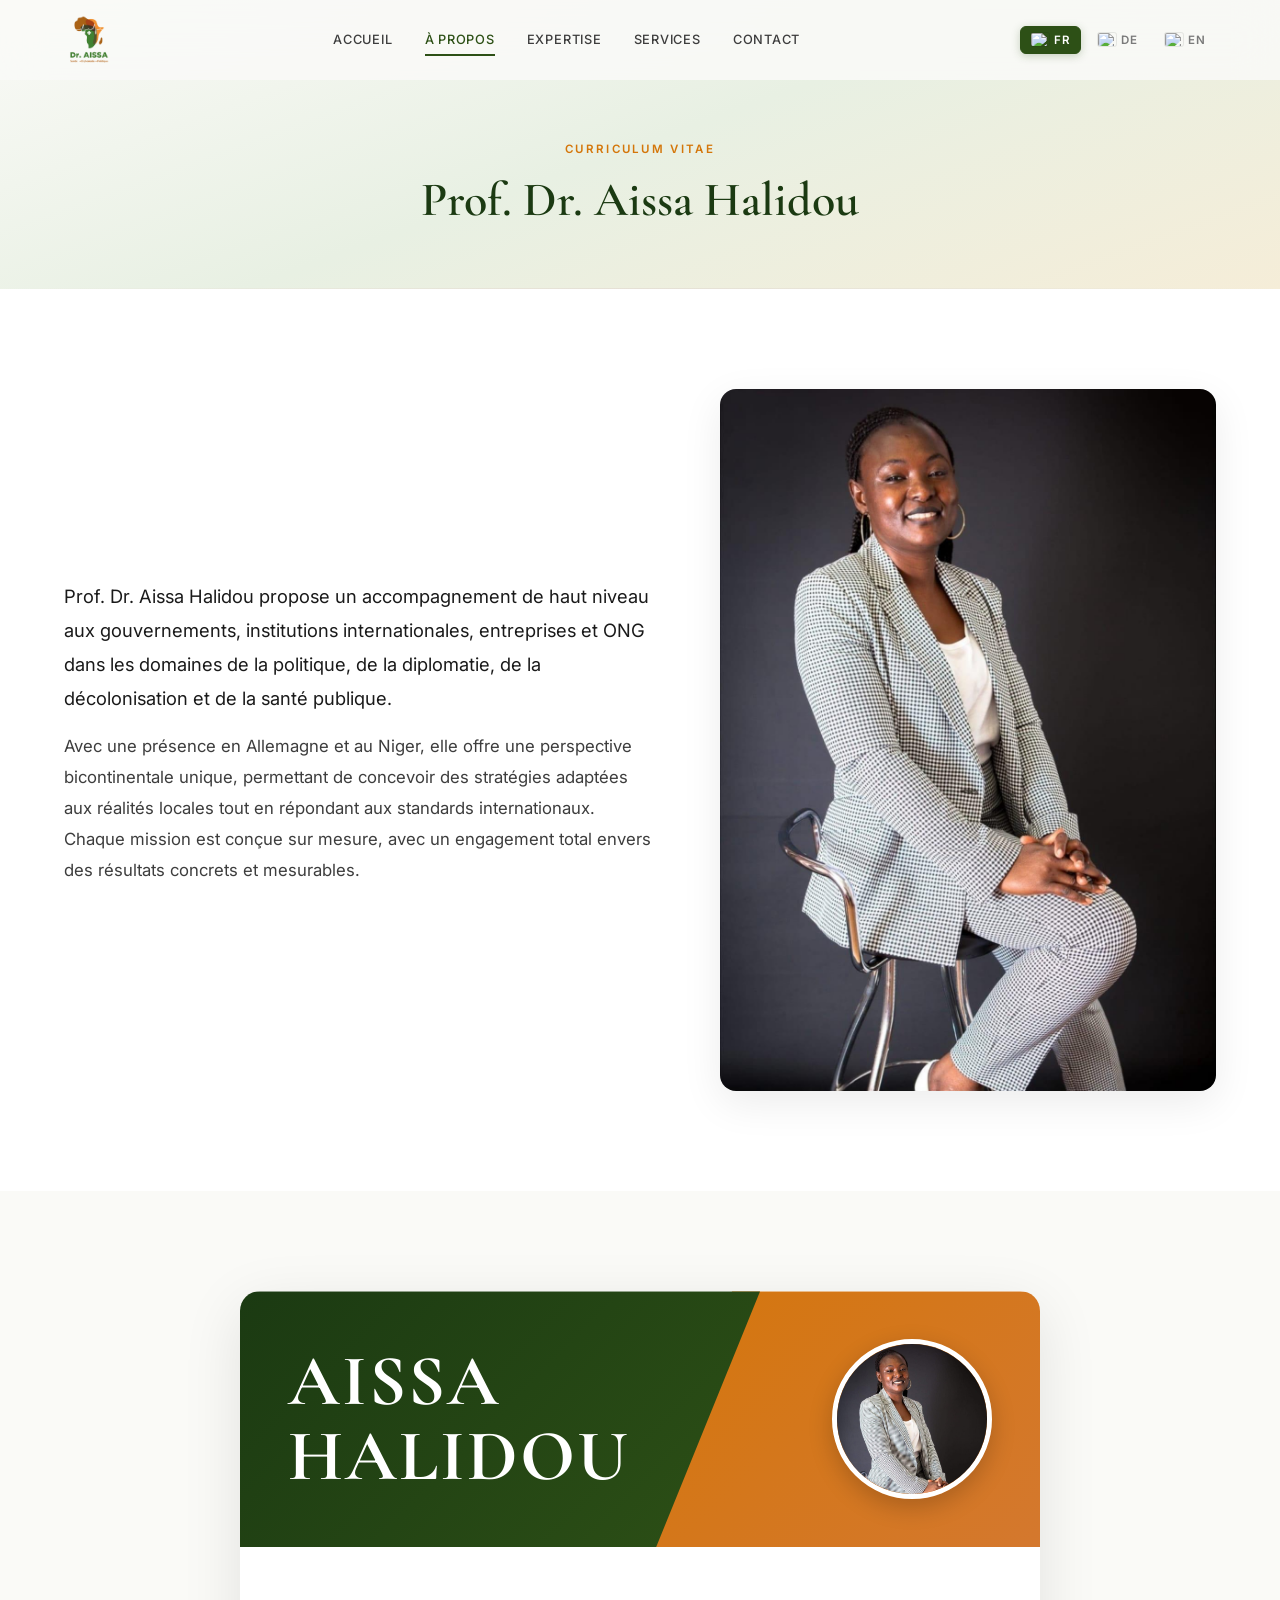
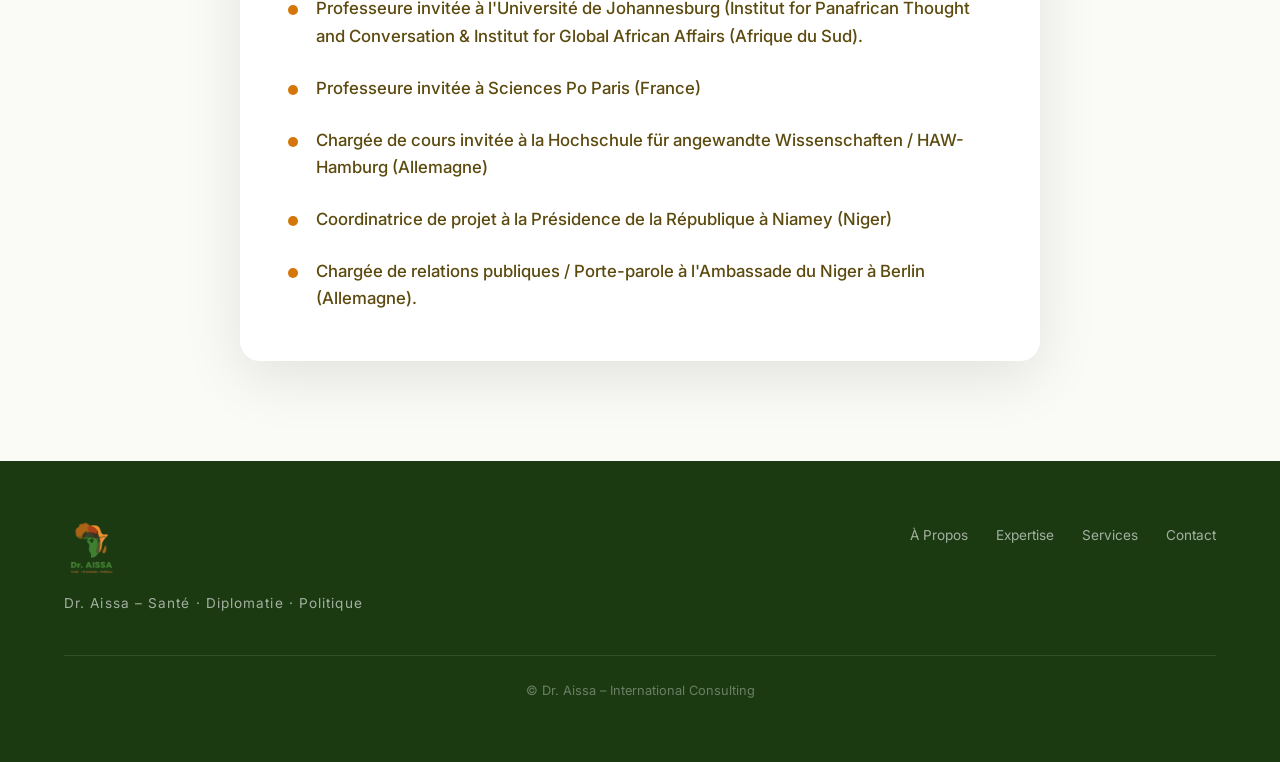
==== about.html @ b7f48ec3 "Update about.html" ====
<!DOCTYPE html>
<html lang="fr">

<head>
    <meta charset="UTF-8" />
    <meta name="viewport" content="width=device-width, initial-scale=1.0" />
    <title>CV – Dr. Aissa</title>
    <meta name="description" content="Curriculum Vitae de Prof. Dr. Aissa Halidou." />
    <link rel="preconnect" href="https://fonts.googleapis.com" />
    <link rel="preconnect" href="https://fonts.gstatic.com" crossorigin />
    <link
        href="https://fonts.googleapis.com/css2?family=Cormorant+Garamond:wght@400;500;600;700&family=Inter:wght@300;400;500;600&display=swap"
        rel="stylesheet" />
    <link rel="stylesheet" href="styles.css" />
</head>

<body>
    <nav class="navbar">
        <div class="nav-inner">
            <a href="index.html" class="nav-logo">
                <img src="images/logo.png" alt="Dr. Aissa Logo" />
            </a>
            <div class="nav-links">
                <a href="index.html">Accueil</a>
                <a href="about.html" class="active">À Propos</a>
                <a href="expertise.html">Expertise</a>
                <a href="services.html">Services</a>
                <a href="contact.html">Contact</a>
            </div>
            <div class="nav-right">
                <div class="lang-switch">
                    <button class="lang-btn active" data-lang="fr">
                        <img src="https://flagcdn.com/w40/fr.png" alt="FR" class="flag-icon" />
                        <span>FR</span>
                    </button>
                    <button class="lang-btn" data-lang="de">
                        <img src="https://flagcdn.com/w40/de.png" alt="DE" class="flag-icon" />
                        <span>DE</span>
                    </button>
                    <button class="lang-btn" data-lang="en">
                        <img src="https://flagcdn.com/w40/gb.png" alt="EN" class="flag-icon" />
                        <span>EN</span>
                    </button>
                </div>
                <button class="hamburger" aria-label="Menu">
                    <span></span><span></span><span></span>
                </button>
            </div>
        </div>
    </nav>

    <header class="page-header">
        <div class="container">
            <div class="section-label" data-fr="Curriculum Vitae" data-de="Lebenslauf" data-en="Curriculum Vitae">
                Curriculum Vitae</div>
            <h1 class="section-title" data-fr="Prof. Dr. Aissa Halidou" data-de="Prof. Dr. Aissa Halidou"
                data-en="Prof. Dr. Aissa Halidou">Prof. Dr. Aissa Halidou</h1>
        </div>
    </header>

    <!-- ===================== PERSONAL INTRO ===================== -->
    <section class="section" style="background: var(--white);">
        <div class="container">
            <div class="services-intro-grid" data-animate>
                <div class="services-intro-text">
                    <div class="lang-content lang-fr active">
                        <p class="lead">Prof. Dr. Aissa Halidou propose un accompagnement de haut niveau aux
                            gouvernements, institutions internationales, entreprises et ONG dans les domaines de la
                            politique, de la diplomatie, de la décolonisation et de la santé publique.</p>
                        <p>Avec une présence en Allemagne et au Niger, elle offre une perspective bicontinentale unique,
                            permettant de concevoir des stratégies adaptées aux réalités locales tout en répondant aux
                            standards internationaux. Chaque mission est conçue sur mesure, avec un engagement total
                            envers des résultats concrets et mesurables.</p>
                    </div>
                    <div class="lang-content lang-de">
                        <p class="lead">Prof. Dr. Aissa Halidou bietet hochrangige Begleitung für Regierungen,
                            internationale Institutionen, Unternehmen und NGOs in den Bereichen Politik, Diplomatie,
                            Dekolonisierung und öffentliche Gesundheit.</p>
                        <p>Mit Standorten in Deutschland und Niger bietet sie eine einzigartige bikontinentale
                            Perspektive, die es ermöglicht, Strategien zu entwickeln, die an lokale Realitäten angepasst
                            sind und gleichzeitig internationalen Standards entsprechen. Jeder Auftrag ist
                            maßgeschneidert, mit vollem Engagement für konkrete und messbare Ergebnisse.</p>
                    </div>
                    <div class="lang-content lang-en">
                        <p class="lead">Prof. Dr. Aissa Halidou provides high-level support to governments,
                            international institutions, corporations and NGOs in the areas of politics, diplomacy,
                            decolonization and public health.</p>
                        <p>With a presence in Germany and Niger, she offers a unique bi-continental perspective,
                            enabling the design of strategies adapted to local realities while meeting international
                            standards. Each mission is tailor-made, with full commitment to concrete and measurable
                            results.</p>
                    </div>
                </div>
                <div class="services-intro-image">
                    <img src="images/dr-aissa-seated.png" alt="Prof. Dr. Aissa Halidou" />
                </div>
            </div>
        </div>
    </section>

    <!-- ===================== CV EMBEDDED ===================== -->
    <section class="section cv-embed-section">
        <div class="container">
            <div class="cv-card" data-animate>

                <!-- CV Header with name + photo -->
                <div class="cv-card-header">
                    <div class="cv-card-name">
                        <span class="cv-first-name">AISSA</span>
                        <span class="cv-last-name">HALIDOU</span>
                    </div>
                    <div class="cv-card-photo">
                        <img src="images/dr-aissa-seated.png" alt="Dr. Aissa Halidou" />
                    </div>
                </div>

                <!-- CV Body with career highlights -->
                <div class="cv-card-body">

                    <div class="lang-content lang-fr active">
                        <ul class="cv-career-list">
                            <li>
                                <span class="cv-bullet"></span>
                                Professeure invitée à l'Université de Johannesburg (Institut for Panafrican Thought and
                                Conversation & Institut for Global African Affairs (Afrique du Sud).
                            </li>
                            <li>
                                <span class="cv-bullet"></span>
                                Professeure invitée à Sciences Po Paris (France)
                            </li>
                            <li>
                                <span class="cv-bullet"></span>
                                Chargée de cours invitée à la Hochschule für angewandte Wissenschaften / HAW-Hamburg
                                (Allemagne)
                            </li>
                            <li>
                                <span class="cv-bullet"></span>
                                Coordinatrice de projet à la Présidence de la République à Niamey (Niger)
                            </li>
                            <li>
                                <span class="cv-bullet"></span>
                                Chargée de relations publiques / Porte-parole à l'Ambassade du Niger à Berlin
                                (Allemagne).
                            </li>
                        </ul>
                    </div>

                    <div class="lang-content lang-de">
                        <ul class="cv-career-list">
                            <li>
                                <span class="cv-bullet"></span>
                                Gastprofessorin an der University of Johannesburg (Institut for Panafrican Thought and
                                Conversation & Institut for Global African Affairs (Südafrika).
                            </li>
                            <li>
                                <span class="cv-bullet"></span>
                                Gastprofessorin an der Sciences Po Paris (Frankreich)
                            </li>
                            <li>
                                <span class="cv-bullet"></span>
                                Gastdozentin an der Hochschule für angewandte Wissenschaften / HAW-Hamburg (Deutschland)
                            </li>
                            <li>
                                <span class="cv-bullet"></span>
                                Projektkoordinatorin am Presidialamt in Niamey (Niger)
                            </li>
                            <li>
                                <span class="cv-bullet"></span>
                                PR/Referentin für Öffentlichkeitsarbeit / Botschaftsprecherin bei der nigrischen
                                Botschaft in Berlin (Deutschland).
                            </li>
                        </ul>
                    </div>

                    <div class="lang-content lang-en">
                        <ul class="cv-career-list">
                            <li>
                                <span class="cv-bullet"></span>
                                Visiting Professor at the University of Johannesburg (Institute for Panafrican Thought
                                and Conversation & Institute for Global African Affairs (South Africa).
                            </li>
                            <li>
                                <span class="cv-bullet"></span>
                                Visiting Professor at Sciences Po Paris (France)
                            </li>
                            <li>
                                <span class="cv-bullet"></span>
                                Guest Lecturer at the University of Applied Sciences / HAW-Hamburg (Germany)
                            </li>
                            <li>
                                <span class="cv-bullet"></span>
                                Project Coordinator at the Presidential Office in Niamey (Niger)
                            </li>
                            <li>
                                <span class="cv-bullet"></span>
                                PR Officer / Spokesperson at the Embassy of Niger in Berlin (Germany).
                            </li>
                        </ul>
                    </div>

                </div>
            </div>
        </div>
    </section>

    <footer class="footer">
        <div class="container">
            <div class="footer-grid">
                <div class="footer-brand">
                    <img src="images/logo.png" alt="Dr. Aissa Logo" class="footer-logo" />
                    <p class="footer-tagline">Dr. Aissa – Santé · Diplomatie · Politique</p>
                </div>
                <div class="footer-nav">
                    <ul class="footer-links">
                        <li><a href="about.html">À Propos</a></li>
                        <li><a href="expertise.html">Expertise</a></li>
                        <li><a href="services.html">Services</a></li>
                        <li><a href="contact.html">Contact</a></li>
                    </ul>
                </div>
            </div>
            <div class="footer-bottom">
                <p class="footer-copy">&copy; Dr. Aissa – International Consulting</p>
            </div>
        </div>
    </footer>

    <script src="script.js"></script>
</body>

</html>
---- styles.css ----
/* ============================================
   DR. AISSA — Global Design System
   Colors: Green · Brown · Orange · White
   ============================================ */

/* ---------- CSS Custom Properties ---------- */
:root {
    /* Brand Colors */
    --green-deep: #1B3A12;
    --green-primary: #2D5016;
    --green-light: #4A7A2E;
    --green-pale: #E8F0E3;
    --brown-dark: #5C4A0E;
    --brown-primary: #8B6914;
    --brown-light: #B8922E;
    --brown-pale: #F5EDD8;
    --orange-primary: #D4760A;
    --orange-light: #E8952E;
    --orange-pale: #FDF0E0;
    --white: #FFFFFF;
    --off-white: #FAFAF7;
    --cream: #F7F5F0;
    --text-dark: #1A1A1A;
    --text-body: #3D3D3D;
    --text-muted: #7A7A7A;
    --border-light: #E5E0D5;

    /* Typography */
    --font-heading: 'Cormorant Garamond', Georgia, 'Times New Roman', serif;
    --font-body: 'Inter', -apple-system, BlinkMacSystemFont, 'Segoe UI', sans-serif;

    /* Sizing */
    --nav-height: 80px;
    --section-padding: 100px;
    --container-max: 1200px;

    /* Transitions */
    --ease-smooth: cubic-bezier(0.25, 0.46, 0.45, 0.94);
    --ease-bounce: cubic-bezier(0.34, 1.56, 0.64, 1);
}

/* ---------- Reset & Base ---------- */
*,
*::before,
*::after {
    margin: 0;
    padding: 0;
    box-sizing: border-box;
}

html {
    scroll-behavior: smooth;
    font-size: 16px;
    -webkit-font-smoothing: antialiased;
    -moz-osx-font-smoothing: grayscale;
}

body {
    font-family: var(--font-body);
    color: var(--text-body);
    background-color: var(--off-white);
    line-height: 1.7;
    overflow-x: hidden;
}

a {
    color: inherit;
    text-decoration: none;
    transition: color 0.3s var(--ease-smooth);
}

img {
    max-width: 100%;
    height: auto;
    display: block;
}

ul {
    list-style: none;
}

.container {
    max-width: var(--container-max);
    margin: 0 auto;
    padding: 0 24px;
}

/* ---------- Language Content System ---------- */
.lang-content {
    display: none;
}

.lang-content.active {
    display: block;
}

/* ---------- Scroll Animations ---------- */
[data-animate] {
    opacity: 0;
    transform: translateY(40px);
    transition: opacity 0.8s var(--ease-smooth), transform 0.8s var(--ease-smooth);
}

[data-animate].in-view {
    opacity: 1;
    transform: translateY(0);
}

/* ============================================
   NAVIGATION
   ============================================ */
.navbar {
    position: fixed;
    top: 0;
    left: 0;
    right: 0;
    height: var(--nav-height);
    z-index: 1000;
    background: rgba(250, 250, 247, 0.88);
    backdrop-filter: blur(20px);
    -webkit-backdrop-filter: blur(20px);
    border-bottom: 1px solid transparent;
    transition: all 0.4s var(--ease-smooth);
}

.navbar.scrolled {
    background: rgba(250, 250, 247, 0.96);
    border-bottom-color: var(--border-light);
    box-shadow: 0 2px 24px rgba(0, 0, 0, 0.04);
}

.nav-inner {
    max-width: var(--container-max);
    margin: 0 auto;
    padding: 0 24px;
    height: 100%;
    display: flex;
    align-items: center;
    justify-content: space-between;
}

.nav-logo img {
    height: 50px;
    width: auto;
}

.nav-links {
    display: flex;
    gap: 32px;
}

.nav-links a {
    font-family: var(--font-body);
    font-size: 0.8rem;
    font-weight: 500;
    letter-spacing: 0.06em;
    text-transform: uppercase;
    color: var(--text-body);
    position: relative;
    padding: 4px 0;
    transition: color 0.3s var(--ease-smooth);
}

.nav-links a::after {
    content: '';
    position: absolute;
    bottom: -2px;
    left: 0;
    width: 0;
    height: 2px;
    background: var(--green-primary);
    transition: width 0.3s var(--ease-smooth);
}

.nav-links a:hover::after,
.nav-links a.active::after {
    width: 100%;
}

.nav-links a:hover,
.nav-links a.active {
    color: var(--green-primary);
}

.nav-right {
    display: flex;
    align-items: center;
    gap: 16px;
}

/* Language Switcher with Flags */
.lang-switch {
    display: flex;
    gap: 6px;
    align-items: center;
}

.lang-btn {
    display: flex;
    align-items: center;
    gap: 5px;
    font-family: var(--font-body);
    font-size: 0.72rem;
    font-weight: 600;
    letter-spacing: 0.04em;
    padding: 6px 10px;
    border: 1px solid transparent;
    border-radius: 6px;
    cursor: pointer;
    background: transparent;
    color: var(--text-muted);
    transition: all 0.3s var(--ease-smooth);
}

.lang-btn:hover {
    color: var(--text-dark);
    background: var(--cream);
}

.lang-btn.active {
    background: var(--green-primary);
    color: var(--white);
    border-color: var(--green-primary);
    box-shadow: 0 2px 8px rgba(45, 80, 22, 0.25);
}

.lang-btn .flag-icon {
    width: 18px;
    height: 13px;
    border-radius: 2px;
    object-fit: cover;
    box-shadow: 0 0 0 1px rgba(0, 0, 0, 0.08);
}

/* Hamburger */
.hamburger {
    display: none;
    flex-direction: column;
    gap: 5px;
    background: none;
    border: none;
    cursor: pointer;
    padding: 4px;
    z-index: 1001;
}

.hamburger span {
    display: block;
    width: 24px;
    height: 2px;
    background: var(--text-dark);
    border-radius: 2px;
    transition: all 0.3s var(--ease-smooth);
}

.hamburger.open span:nth-child(1) {
    transform: rotate(45deg) translate(5px, 5px);
}

.hamburger.open span:nth-child(2) {
    opacity: 0;
}

.hamburger.open span:nth-child(3) {
    transform: rotate(-45deg) translate(5px, -5px);
}

/* ============================================
   PAGE HEADER (inner pages)
   ============================================ */
.page-header {
    padding: 140px 0 60px;
    background: linear-gradient(160deg, var(--off-white) 0%, var(--green-pale) 50%, var(--brown-pale) 100%);
    text-align: center;
    position: relative;
    overflow: hidden;
}

.page-header::after {
    content: '';
    position: absolute;
    bottom: 0;
    left: 0;
    right: 0;
    height: 1px;
    background: linear-gradient(90deg, transparent, var(--border-light), transparent);
}

.page-header .section-label {
    margin-bottom: 12px;
}

.page-header .section-title {
    margin-bottom: 0;
}

/* ============================================
   HERO SECTION (Home)
   ============================================ */
.hero {
    position: relative;
    min-height: 100vh;
    display: flex;
    align-items: center;
    justify-content: center;
    text-align: center;
    padding: var(--nav-height) 24px 60px;
    overflow: hidden;
    background: linear-gradient(160deg, var(--off-white) 0%, var(--green-pale) 40%, var(--brown-pale) 70%, var(--orange-pale) 100%);
}

.hero-bg-decoration {
    position: absolute;
    top: 0;
    left: 0;
    right: 0;
    bottom: 0;
    display: flex;
    align-items: center;
    justify-content: center;
    pointer-events: none;
}

.hero-africa-map {
    width: 60%;
    max-width: 600px;
    opacity: 0.08;
    animation: floatSlow 20s ease-in-out infinite;
}

@keyframes floatSlow {

    0%,
    100% {
        transform: translateY(0) scale(1);
    }

    50% {
        transform: translateY(-20px) scale(1.02);
    }
}

.hero-content {
    position: relative;
    z-index: 2;
}

.hero-logo-wrap {
    margin-bottom: 24px;
}

.hero-logo {
    max-width: 220px;
    margin: 0 auto;
    filter: drop-shadow(0 4px 20px rgba(0, 0, 0, 0.08));
    animation: fadeInScale 1.2s var(--ease-bounce) forwards;
    opacity: 0;
}

@keyframes fadeInScale {
    from {
        opacity: 0;
        transform: scale(0.85) translateY(20px);
    }

    to {
        opacity: 1;
        transform: scale(1) translateY(0);
    }
}

.hero-tagline {
    font-family: var(--font-body);
    font-size: 0.85rem;
    font-weight: 500;
    letter-spacing: 0.25em;
    text-transform: uppercase;
    color: var(--brown-primary);
    margin-bottom: 20px;
    opacity: 0;
    animation: fadeUp 0.8s var(--ease-smooth) 0.4s forwards;
}

.hero-headline {
    font-family: var(--font-heading);
    font-size: clamp(2.5rem, 6vw, 4rem);
    font-weight: 600;
    color: var(--green-deep);
    line-height: 1.1;
    margin-bottom: 16px;
    opacity: 0;
    animation: fadeUp 0.8s var(--ease-smooth) 0.6s forwards;
}

.hero-subheadline {
    font-family: var(--font-body);
    font-size: clamp(1rem, 2vw, 1.15rem);
    font-weight: 300;
    color: var(--text-muted);
    letter-spacing: 0.03em;
    margin-bottom: 40px;
    opacity: 0;
    animation: fadeUp 0.8s var(--ease-smooth) 0.8s forwards;
}

@keyframes fadeUp {
    from {
        opacity: 0;
        transform: translateY(24px);
    }

    to {
        opacity: 1;
        transform: translateY(0);
    }
}

.hero-actions {
    display: flex;
    gap: 16px;
    justify-content: center;
    flex-wrap: wrap;
    opacity: 0;
    animation: fadeUp 0.8s var(--ease-smooth) 1s forwards;
}

/* Primary Button */
.btn-primary {
    display: inline-block;
    font-family: var(--font-body);
    font-size: 0.82rem;
    font-weight: 600;
    letter-spacing: 0.1em;
    text-transform: uppercase;
    padding: 15px 36px;
    background: var(--green-primary);
    color: var(--white);
    border: 2px solid var(--green-primary);
    border-radius: 50px;
    cursor: pointer;
    position: relative;
    overflow: hidden;
    transition: all 0.4s var(--ease-smooth);
    box-shadow: 0 4px 16px rgba(45, 80, 22, 0.2);
}

.btn-primary:hover {
    background: var(--green-deep);
    border-color: var(--green-deep);
    transform: translateY(-2px);
    box-shadow: 0 8px 24px rgba(45, 80, 22, 0.3);
}

/* Secondary Button (outline) */
.btn-secondary {
    display: inline-block;
    font-family: var(--font-body);
    font-size: 0.82rem;
    font-weight: 600;
    letter-spacing: 0.1em;
    text-transform: uppercase;
    padding: 15px 36px;
    background: transparent;
    color: var(--green-primary);
    border: 2px solid var(--green-primary);
    border-radius: 50px;
    cursor: pointer;
    transition: all 0.4s var(--ease-smooth);
}

.btn-secondary:hover {
    background: var(--green-primary);
    color: var(--white);
    transform: translateY(-2px);
    box-shadow: 0 8px 24px rgba(45, 80, 22, 0.25);
}

/* Scroll Indicator */
.scroll-indicator {
    position: absolute;
    bottom: 32px;
    left: 50%;
    transform: translateX(-50%);
}

.scroll-line {
    width: 1px;
    height: 48px;
    background: linear-gradient(to bottom, var(--brown-light), transparent);
    animation: scrollPulse 2s ease-in-out infinite;
}

@keyframes scrollPulse {

    0%,
    100% {
        opacity: 0.3;
        transform: scaleY(0.6);
    }

    50% {
        opacity: 1;
        transform: scaleY(1);
    }
}

/* ============================================
   SECTION SHARED STYLES
   ============================================ */
.section {
    padding: var(--section-padding) 0;
    position: relative;
}

.section-label {
    font-family: var(--font-body);
    font-size: 0.72rem;
    font-weight: 600;
    letter-spacing: 0.2em;
    text-transform: uppercase;
    color: var(--orange-primary);
    margin-bottom: 16px;
}

.section-title {
    font-family: var(--font-heading);
    font-size: clamp(2rem, 4vw, 3rem);
    font-weight: 600;
    color: var(--green-deep);
    line-height: 1.2;
    margin-bottom: 32px;
}

.section-title.centered {
    text-align: center;
}

/* ============================================
   CV / ABOUT SECTION (Homepage)
   ============================================ */
.cv-section {
    background: var(--white);
}

.cv-grid {
    display: grid;
    grid-template-columns: 1fr 1.5fr;
    gap: 80px;
    align-items: start;
}

.cv-visual {
    position: relative;
    display: flex;
    align-items: center;
    justify-content: center;
}

.cv-decorative-circle {
    position: absolute;
    width: 300px;
    height: 300px;
    border-radius: 50%;
    background: linear-gradient(135deg, var(--green-pale) 0%, var(--brown-pale) 100%);
    opacity: 0.5;
}

.cv-logo-large {
    position: relative;
    z-index: 1;
    max-width: 280px;
    filter: drop-shadow(0 10px 30px rgba(0, 0, 0, 0.08));
}

.cv-text p {
    font-size: 1.05rem;
    line-height: 1.85;
    color: var(--text-body);
    margin-bottom: 16px;
}

.cv-text p.lead {
    font-size: 1.15rem;
    font-weight: 400;
    color: var(--text-dark);
}

.cv-highlights {
    margin-top: 32px;
    display: grid;
    grid-template-columns: 1fr 1fr;
    gap: 20px;
}

.cv-highlight-item {
    padding: 20px 24px;
    background: var(--cream);
    border-radius: 12px;
    border-left: 3px solid var(--green-primary);
}

.cv-highlight-item h4 {
    font-family: var(--font-heading);
    font-size: 1.1rem;
    font-weight: 600;
    color: var(--green-deep);
    margin-bottom: 6px;
}

.cv-highlight-item p {
    font-size: 0.875rem;
    color: var(--text-muted);
    margin-bottom: 0;
}

/* ============================================
   ABOUT PAGE
   ============================================ */
.about-content {
    background: var(--white);
}

.academic-grid {
    display: grid;
    grid-template-columns: 1fr 1fr;
    gap: 80px;
    align-items: center;
}

.academic-text p {
    font-size: 1.05rem;
    line-height: 1.85;
    color: var(--text-body);
    margin-bottom: 16px;
}

.academic-text p.lead {
    font-size: 1.15rem;
    font-weight: 400;
    color: var(--text-dark);
}

.academic-visual {
    display: flex;
    align-items: center;
    justify-content: center;
}

.institutional-logo-large {
    max-width: 300px;
    opacity: 0.85;
    filter: drop-shadow(0 10px 30px rgba(0, 0, 0, 0.06));
}

/* ============================================
   EXPERTISE CARDS
   ============================================ */
.expertise-section {
    background: var(--off-white);
}

.institutional-grid {
    display: grid;
    grid-template-columns: repeat(3, 1fr);
    gap: 30px;
    margin-top: 48px;
}

.inst-card {
    background: var(--white);
    border-radius: 16px;
    padding: 40px 32px;
    border: 1px solid var(--border-light);
    transition: all 0.4s var(--ease-smooth);
    position: relative;
    overflow: hidden;
}

.inst-card::before {
    content: '';
    position: absolute;
    top: 0;
    left: 0;
    width: 100%;
    height: 4px;
    background: linear-gradient(90deg, var(--green-primary), var(--orange-primary));
    transform: scaleX(0);
    transform-origin: left;
    transition: transform 0.5s var(--ease-smooth);
}

.inst-card:hover {
    transform: translateY(-4px);
    box-shadow: 0 16px 48px rgba(0, 0, 0, 0.06);
    border-color: transparent;
}

.inst-card:hover::before {
    transform: scaleX(1);
}

.inst-card-icon {
    width: 48px;
    height: 48px;
    margin-bottom: 24px;
    color: var(--green-primary);
}

.inst-card-title {
    font-family: var(--font-heading);
    font-size: 1.5rem;
    font-weight: 600;
    color: var(--green-deep);
    margin-bottom: 20px;
}

.inst-card-list {
    display: flex;
    flex-direction: column;
    gap: 12px;
}

.inst-card-list li {
    position: relative;
    padding-left: 18px;
    font-size: 0.9rem;
    color: var(--text-body);
    line-height: 1.6;
}

.inst-card-list li::before {
    content: '';
    position: absolute;
    left: 0;
    top: 9px;
    width: 6px;
    height: 6px;
    border-radius: 50%;
    background: var(--orange-primary);
}

/* ============================================
   SERVICES SECTION
   ============================================ */
.services-section {
    background: var(--green-deep);
    color: var(--white);
    position: relative;
    overflow: hidden;
}

.services-section::before {
    content: '';
    position: absolute;
    top: -50%;
    right: -20%;
    width: 600px;
    height: 600px;
    border-radius: 50%;
    background: radial-gradient(circle, rgba(212, 118, 10, 0.08) 0%, transparent 70%);
    pointer-events: none;
}

.services-section .section-label {
    color: var(--orange-light);
}

.services-section .section-title {
    color: var(--white);
}

.service-strip {
    display: flex;
    align-items: flex-start;
    gap: 32px;
    padding: 40px 0;
    border-bottom: 1px solid rgba(255, 255, 255, 0.1);
    transition: all 0.4s var(--ease-smooth);
}

.service-strip:last-child {
    border-bottom: none;
}

.service-strip:hover {
    padding-left: 16px;
}

.service-number {
    font-family: var(--font-heading);
    font-size: 3rem;
    font-weight: 700;
    color: rgba(255, 255, 255, 0.12);
    line-height: 1;
    min-width: 80px;
    transition: color 0.4s var(--ease-smooth);
}

.service-strip:hover .service-number {
    color: var(--orange-primary);
}

.service-content h3 {
    font-family: var(--font-heading);
    font-size: 1.35rem;
    font-weight: 500;
    line-height: 1.5;
    color: rgba(255, 255, 255, 0.9);
    margin-bottom: 8px;
}

.service-content p {
    font-size: 0.9rem;
    color: rgba(255, 255, 255, 0.5);
    line-height: 1.6;
}

.service-strip:hover .service-content h3 {
    color: var(--white);
}

/* ============================================
   CONTACT SECTION
   ============================================ */
.contact-section {
    background: var(--white);
}

.contact-layout {
    display: grid;
    grid-template-columns: 1fr 1.2fr;
    gap: 80px;
    align-items: start;
}

.contact-details {
    display: flex;
    flex-direction: column;
    gap: 24px;
    margin-top: 8px;
}

.contact-detail-item {
    display: flex;
    align-items: flex-start;
    gap: 14px;
}

.contact-icon {
    width: 22px;
    height: 22px;
    flex-shrink: 0;
    color: var(--green-primary);
    margin-top: 2px;
}

.contact-detail-item div {
    font-size: 0.925rem;
    line-height: 1.7;
    color: var(--text-body);
}

.contact-detail-item a {
    color: var(--green-primary);
    font-weight: 500;
}

.contact-detail-item a:hover {
    color: var(--orange-primary);
}

.contact-institutional-info {
    text-align: center;
    padding: 48px 0 0;
    margin-top: 48px;
    border-top: 1px solid var(--border-light);
    color: var(--text-muted);
    font-size: 0.9rem;
    line-height: 1.8;
}

/* Contact Form */
.contact-form-wrap {
    background: var(--cream);
    border-radius: 20px;
    padding: 48px;
}

.contact-form {
    display: flex;
    flex-direction: column;
    gap: 22px;
}

.form-grid {
    display: grid;
    grid-template-columns: 1fr 1fr;
    gap: 22px;
}

.form-group {
    display: flex;
    flex-direction: column;
    gap: 8px;
}

.form-group-full {
    grid-column: span 2;
}

.form-group label {
    font-size: 0.8rem;
    font-weight: 600;
    letter-spacing: 0.05em;
    text-transform: uppercase;
    color: var(--text-muted);
}

.form-group input,
.form-group select,
.form-group textarea {
    font-family: var(--font-body);
    font-size: 1rem;
    padding: 14px 18px;
    border: 1px solid var(--border-light);
    border-radius: 10px;
    background: var(--white);
    color: var(--text-dark);
    transition: all 0.3s var(--ease-smooth);
    outline: none;
}

.form-group input:focus,
.form-group select:focus,
.form-group textarea:focus {
    border-color: var(--green-primary);
    box-shadow: 0 0 0 3px rgba(45, 80, 22, 0.1);
}

.form-group textarea {
    resize: vertical;
    min-height: 120px;
}

.contact-form .btn-primary {
    align-self: flex-start;
    margin-top: 8px;
}

/* ============================================
   FOOTER
   ============================================ */
.footer {
    background: var(--green-deep);
    padding: 60px 0;
}

.footer-grid {
    display: flex;
    justify-content: space-between;
    align-items: flex-start;
    margin-bottom: 40px;
}

.footer-logo {
    height: 55px;
    width: auto;
    margin-bottom: 16px;
}

.footer-tagline {
    font-family: var(--font-body);
    font-size: 0.85rem;
    color: rgba(255, 255, 255, 0.6);
    letter-spacing: 0.08em;
}

.footer-links {
    display: flex;
    gap: 28px;
}

.footer-links a {
    font-size: 0.85rem;
    color: rgba(255, 255, 255, 0.6);
    transition: color 0.3s;
}

.footer-links a:hover {
    color: var(--white);
}

.footer-bottom {
    border-top: 1px solid rgba(255, 255, 255, 0.1);
    padding-top: 24px;
    text-align: center;
}

.footer-copy {
    font-size: 0.8rem;
    color: rgba(255, 255, 255, 0.35);
}

/* ============================================
   CONTACT COUNTRY BLOCKS
   ============================================ */
.contact-country-block {
    padding: 24px;
    background: var(--off-white);
    border-radius: 16px;
    border: 1px solid var(--border-light);
}

.country-header {
    display: flex;
    align-items: center;
    gap: 12px;
    margin-bottom: 20px;
    padding-bottom: 16px;
    border-bottom: 1px solid var(--border-light);
}

.country-flag {
    width: 28px;
    height: 20px;
    border-radius: 3px;
    object-fit: cover;
    box-shadow: 0 1px 3px rgba(0, 0, 0, 0.12);
}

.country-header h3 {
    font-family: var(--font-heading);
    font-size: 1.25rem;
    font-weight: 600;
    color: var(--green-deep);
}

/* ============================================
   CV EMBEDDED CARD (About Page)
   ============================================ */
.cv-embed-section {
    background: var(--off-white);
}

.cv-card {
    max-width: 800px;
    margin: 0 auto;
    border-radius: 20px;
    overflow: hidden;
    box-shadow: 0 16px 60px rgba(0, 0, 0, 0.1);
    background: var(--white);
}

/* --- CV Header: Green/Orange diagonal background + name + photo --- */
.cv-card-header {
    position: relative;
    display: flex;
    align-items: center;
    justify-content: space-between;
    padding: 48px 48px 48px 48px;
    min-height: 220px;
    overflow: hidden;
}

.cv-card-header::before {
    content: '';
    position: absolute;
    top: 0;
    left: 0;
    width: 65%;
    height: 100%;
    background: linear-gradient(135deg, var(--green-deep) 0%, var(--green-primary) 100%);
    clip-path: polygon(0 0, 100% 0, 80% 100%, 0 100%);
    z-index: 1;
}

.cv-card-header::after {
    content: '';
    position: absolute;
    top: 0;
    right: 0;
    width: 55%;
    height: 100%;
    background: linear-gradient(135deg, var(--orange-primary) 0%, #d4782e 100%);
    clip-path: polygon(30% 0, 100% 0, 100% 100%, 10% 100%);
    z-index: 0;
}

.cv-card-name {
    position: relative;
    z-index: 2;
    display: flex;
    flex-direction: column;
    gap: 0;
}

.cv-first-name,
.cv-last-name {
    font-family: var(--font-heading);
    font-weight: 700;
    color: var(--white);
    line-height: 1.05;
    letter-spacing: 2px;
}

.cv-first-name {
    font-size: clamp(2.8rem, 7vw, 4.5rem);
}

.cv-last-name {
    font-size: clamp(2.8rem, 7vw, 4.5rem);
}

.cv-card-photo {
    position: relative;
    z-index: 3;
    width: 160px;
    height: 160px;
    border-radius: 50%;
    overflow: hidden;
    border: 5px solid var(--white);
    box-shadow: 0 8px 24px rgba(0, 0, 0, 0.2);
    flex-shrink: 0;
}

.cv-card-photo img {
    width: 100%;
    height: 100%;
    object-fit: cover;
    object-position: top;
    display: block;
}

/* --- CV Body: Career highlights --- */
.cv-card-body {
    padding: 48px;
}

.cv-career-list {
    list-style: none;
    padding: 0;
    margin: 0;
    display: flex;
    flex-direction: column;
    gap: 24px;
}

.cv-career-list li {
    position: relative;
    padding-left: 28px;
    font-family: var(--font-body);
    font-size: 1.05rem;
    font-weight: 500;
    line-height: 1.65;
    color: var(--brown-dark);
}

.cv-bullet {
    position: absolute;
    left: 0;
    top: 10px;
    width: 10px;
    height: 10px;
    border-radius: 50%;
    background: var(--orange-primary);
    flex-shrink: 0;
}

/* Mobile adjustments */
@media (max-width: 768px) {
    .cv-card-header {
        flex-direction: column;
        padding: 32px 24px;
        text-align: center;
        min-height: auto;
    }

    .cv-card-header::before {
        width: 100%;
        clip-path: polygon(0 0, 100% 0, 100% 60%, 0 100%);
    }

    .cv-card-header::after {
        width: 100%;
        height: 60%;
        top: auto;
        bottom: 0;
        clip-path: polygon(0 40%, 100% 0, 100% 100%, 0 100%);
    }

    .cv-card-name {
        margin-bottom: 24px;
    }

    .cv-first-name,
    .cv-last-name {
        font-size: 2.4rem;
    }

    .cv-card-photo {
        width: 120px;
        height: 120px;
    }

    .cv-card-body {
        padding: 32px 24px;
    }

    .cv-career-list li {
        font-size: 0.95rem;
    }
}

/* ============================================
   EXPERTISE HERO IMAGE
   ============================================ */
.expertise-hero-image,
.services-hero-image {
    position: relative;
    height: 400px;
    overflow: hidden;
}

.expertise-wide-img,
.services-wide-img {
    width: 100%;
    height: 100%;
    object-fit: cover;
    display: block;
}

.expertise-hero-overlay,
.services-hero-overlay {
    position: absolute;
    bottom: 0;
    left: 0;
    right: 0;
    padding: 60px 0 40px;
    background: linear-gradient(to top, rgba(27, 58, 18, 0.85) 0%, transparent 100%);
}

.expertise-hero-quote,
.services-hero-quote {
    font-family: var(--font-heading);
    font-size: clamp(1.2rem, 3vw, 1.8rem);
    font-weight: 500;
    font-style: italic;
    color: var(--white);
    max-width: 700px;
    line-height: 1.5;
}

/* ============================================
   EXPERTISE CARDS — WITH IMAGES
   ============================================ */
.inst-card-image {
    margin: -40px -32px 24px -32px;
    height: 220px;
    overflow: hidden;
}

.inst-card-image img {
    width: 100%;
    height: 100%;
    object-fit: cover;
    transition: transform 0.6s var(--ease-smooth);
}

.inst-card:hover .inst-card-image img {
    transform: scale(1.05);
}

.inst-card-body {
    padding: 0;
}

/* ============================================
   SERVICES — ENHANCED STRIPS WITH IMAGES
   ============================================ */
.services-intro-grid {
    display: grid;
    grid-template-columns: 1.2fr 1fr;
    gap: 60px;
    align-items: center;
}

.services-intro-text p {
    font-size: 1.05rem;
    line-height: 1.85;
    color: var(--text-body);
    margin-bottom: 16px;
}

.services-intro-text p.lead {
    font-size: 1.15rem;
    font-weight: 400;
    color: var(--text-dark);
}

.services-intro-image {
    border-radius: 16px;
    overflow: hidden;
    box-shadow: 0 12px 40px rgba(0, 0, 0, 0.08);
}

.services-intro-image img {
    width: 100%;
    height: 100%;
    object-fit: cover;
    display: block;
}

.service-strip-enhanced {
    display: grid;
    grid-template-columns: 1fr 1.5fr;
    gap: 48px;
    align-items: center;
    padding: 60px 0;
    border-bottom: 1px solid rgba(255, 255, 255, 0.1);
}

.service-strip-enhanced.reverse {
    grid-template-columns: 1.5fr 1fr;
}

.service-strip-enhanced.reverse .service-strip-image {
    order: 2;
}

.service-strip-enhanced.reverse .service-strip-content {
    order: 1;
}

.service-strip-image {
    border-radius: 16px;
    overflow: hidden;
    box-shadow: 0 10px 30px rgba(0, 0, 0, 0.2);
}

.service-strip-image img {
    width: 100%;
    height: 280px;
    object-fit: cover;
    display: block;
    transition: transform 0.6s var(--ease-smooth);
}

.service-strip-enhanced:hover .service-strip-image img {
    transform: scale(1.04);
}

.service-strip-content .service-number {
    font-family: var(--font-heading);
    font-size: 3.5rem;
    font-weight: 700;
    color: rgba(255, 255, 255, 0.1);
    line-height: 1;
    margin-bottom: 12px;
}

.service-strip-content h3 {
    font-family: var(--font-heading);
    font-size: 1.4rem;
    font-weight: 500;
    line-height: 1.4;
    color: rgba(255, 255, 255, 0.9);
    margin-bottom: 12px;
}

.service-strip-content p {
    font-size: 0.9rem;
    color: rgba(255, 255, 255, 0.55);
    line-height: 1.7;
    margin-bottom: 16px;
}

.service-detail-list {
    display: flex;
    flex-direction: column;
    gap: 8px;
    padding-left: 0;
}

.service-detail-list li {
    position: relative;
    padding-left: 18px;
    font-size: 0.85rem;
    color: rgba(255, 255, 255, 0.6);
    line-height: 1.6;
}

.service-detail-list li::before {
    content: '';
    position: absolute;
    left: 0;
    top: 8px;
    width: 6px;
    height: 6px;
    border-radius: 50%;
    background: var(--orange-primary);
}

.service-strip-enhanced:hover .service-strip-content .service-number {
    color: var(--orange-primary);
}

.service-strip-enhanced:hover .service-strip-content h3 {
    color: var(--white);
}

/* ============================================
   SERVICES CTA
   ============================================ */
.services-cta {
    background: linear-gradient(135deg, var(--green-deep) 0%, var(--green-primary) 60%, var(--brown-dark) 100%);
    padding: 100px 0;
}

/* ============================================
   MOBILE RESPONSIVE
   ============================================ */
@media (max-width: 1024px) {
    :root {
        --section-padding: 80px;
    }

    .cv-grid,
    .academic-grid {
        grid-template-columns: 1fr;
        gap: 48px;
    }

    .cv-visual,
    .academic-visual {
        order: -1;
    }

    .institutional-grid {
        grid-template-columns: 1fr;
        gap: 24px;
    }

    .contact-layout {
        grid-template-columns: 1fr;
        gap: 48px;
    }

    .cv-highlights {
        grid-template-columns: 1fr;
    }

    .services-intro-grid {
        grid-template-columns: 1fr;
        gap: 40px;
    }

    .service-strip-enhanced,
    .service-strip-enhanced.reverse {
        grid-template-columns: 1fr;
        gap: 32px;
    }

    .service-strip-enhanced.reverse .service-strip-image,
    .service-strip-enhanced.reverse .service-strip-content {
        order: unset;
    }

    .expertise-hero-image,
    .services-hero-image {
        height: 300px;
    }
}

@media (max-width: 768px) {
    :root {
        --nav-height: 64px;
        --section-padding: 64px;
    }

    .nav-links {
        position: fixed;
        top: 0;
        right: -100%;
        width: 80%;
        max-width: 320px;
        height: 100vh;
        background: var(--white);
        flex-direction: column;
        justify-content: center;
        align-items: flex-start;
        padding: 48px;
        gap: 24px;
        box-shadow: -8px 0 32px rgba(0, 0, 0, 0.1);
        transition: right 0.4s var(--ease-smooth);
        z-index: 999;
    }

    .nav-links.open {
        right: 0;
    }

    .nav-links a {
        font-size: 1rem;
    }

    .hamburger {
        display: flex;
    }

    .hero-logo {
        max-width: 160px;
    }

    .hero-headline {
        font-size: clamp(2rem, 8vw, 3rem);
    }

    .hero-africa-map {
        width: 90%;
    }

    .hero-actions {
        flex-direction: column;
        align-items: center;
    }

    .service-strip {
        flex-direction: column;
        gap: 12px;
        padding: 28px 0;
    }

    .service-number {
        font-size: 2rem;
    }

    .service-strip-image img {
        height: 200px;
    }

    .service-strip-content .service-number {
        font-size: 2.5rem;
    }

    .contact-form-wrap {
        padding: 32px 24px;
    }

    .expertise-hero-image,
    .services-hero-image {
        height: 220px;
    }

    .section-title {
        font-size: clamp(1.75rem, 5vw, 2.5rem);
    }

    .footer-grid {
        flex-direction: column;
        gap: 32px;
    }

    .footer-links {
        flex-direction: column;
        gap: 12px;
    }

    .page-header {
        padding: 110px 0 50px;
    }

    .form-grid {
        grid-template-columns: 1fr;
    }

    .form-group-full {
        grid-column: span 1;
    }
}

@media (max-width: 480px) {
    .container {
        padding: 0 16px;
    }

    .lang-btn span:not(.flag-icon) {
        display: none;
    }

    .lang-btn {
        padding: 6px 8px;
    }

    .cv-decorative-circle {
        width: 200px;
        height: 200px;
    }
}

/* ---------- Overlay for mobile nav ---------- */
.nav-overlay {
    display: none;
    position: fixed;
    top: 0;
    left: 0;
    right: 0;
    bottom: 0;
    background: rgba(0, 0, 0, 0.3);
    z-index: 998;
    opacity: 0;
    transition: opacity 0.3s var(--ease-smooth);
}

.nav-overlay.active {
    display: block;
    opacity: 1;
}

/* ---------- Form Success State ---------- */
.form-success {
    text-align: center;
    padding: 60px 20px;
}

.form-success svg {
    width: 64px;
    height: 64px;
    color: var(--green-primary);
    margin-bottom: 20px;
}

.form-success h3 {
    font-family: var(--font-heading);
    font-size: 1.5rem;
    color: var(--green-deep);
    margin-bottom: 8px;
}

.form-success p {
    color: var(--text-muted);
    font-size: 0.925rem;
}

/* ---------- Preloader ---------- */
.preloader {
    position: fixed;
    inset: 0;
    background: var(--off-white);
    display: flex;
    align-items: center;
    justify-content: center;
    z-index: 9999;
    transition: opacity 0.5s var(--ease-smooth), visibility 0.5s;
}

.preloader.hidden {
    opacity: 0;
    visibility: hidden;
}

.preloader-dot {
    width: 10px;
    height: 10px;
    border-radius: 50%;
    background: var(--green-primary);
    margin: 0 6px;
    animation: preloaderPulse 1.4s ease-in-out infinite;
}

.preloader-dot:nth-child(2) {
    animation-delay: 0.2s;
    background: var(--brown-primary);
}

.preloader-dot:nth-child(3) {
    animation-delay: 0.4s;
    background: var(--orange-primary);
}

@keyframes preloaderPulse {

    0%,
    80%,
    100% {
        transform: scale(0.4);
        opacity: 0.4;
    }

    40% {
        transform: scale(1);
        opacity: 1;
    }
}
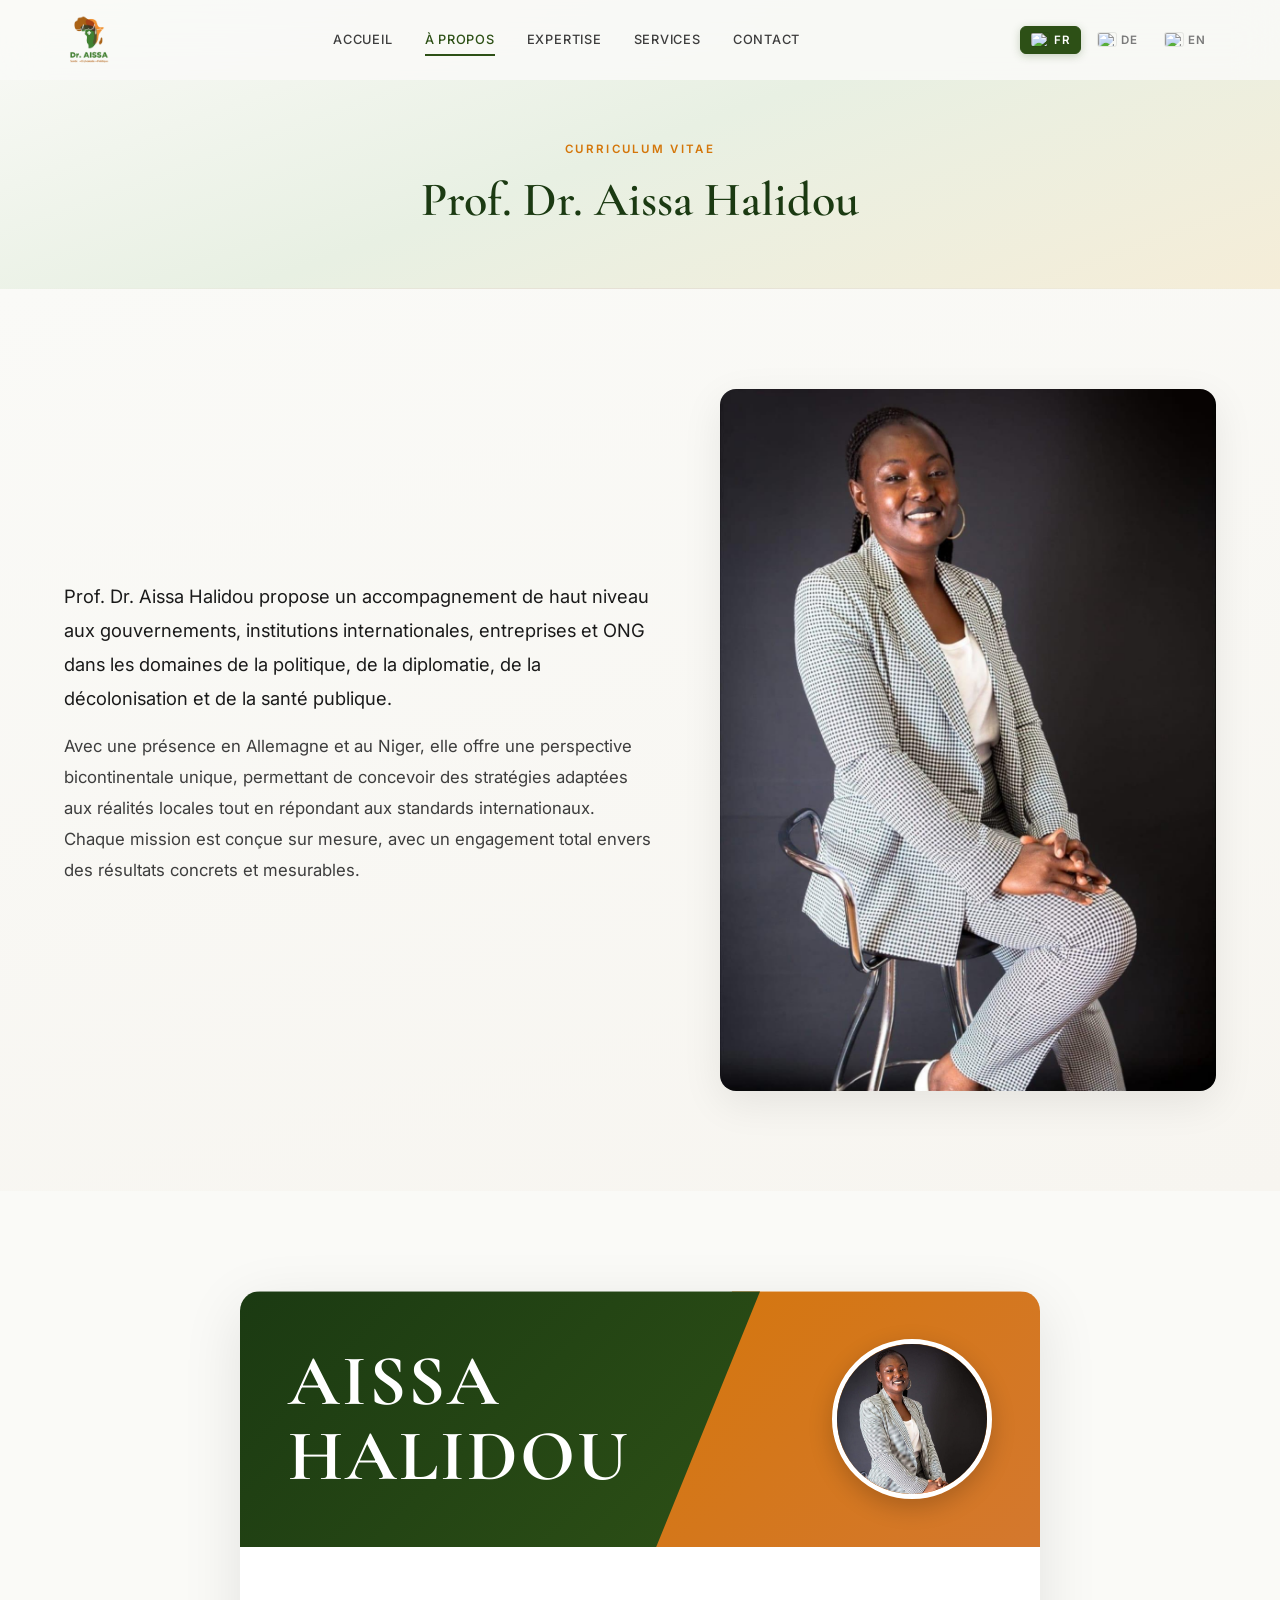
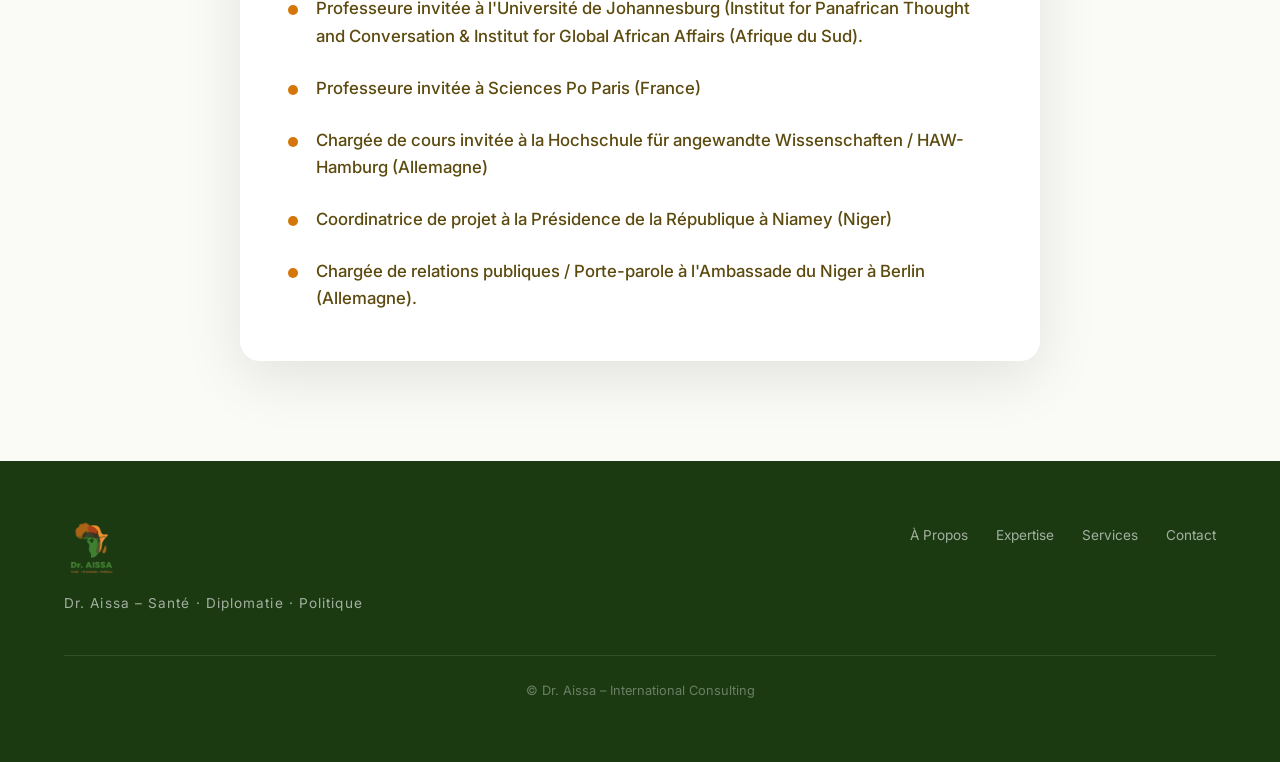
==== commit 739f3e54: "Update about.html" ====
--- a/about.html
+++ b/about.html
@@ -59,7 +59,7 @@
     </header>
 
     <!-- ===================== PERSONAL INTRO ===================== -->
-    <section class="section" style="background: var(--white);">
+    <section class="section" style="background: linear-gradient(165deg, var(--off-white) 0%, var(--cream) 100%);">
         <div class="container">
             <div class="services-intro-grid" data-animate>
                 <div class="services-intro-text">
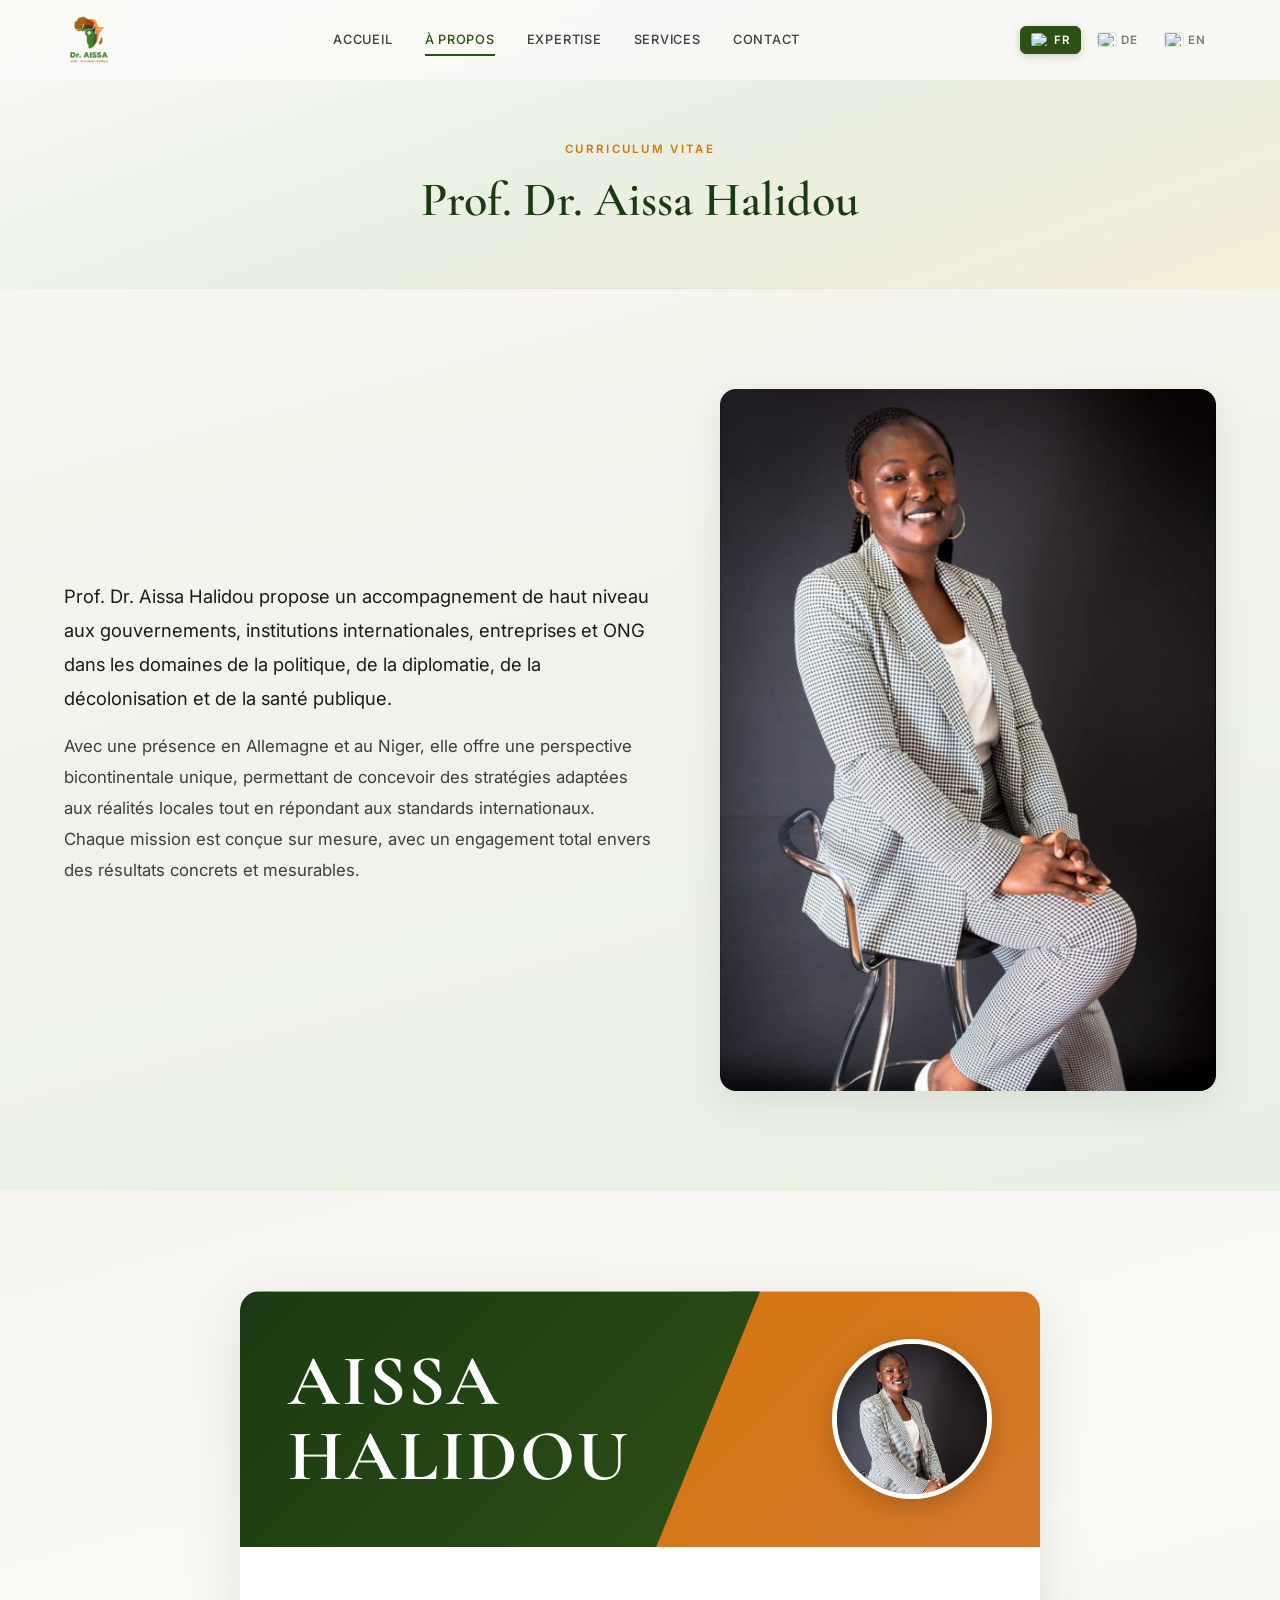
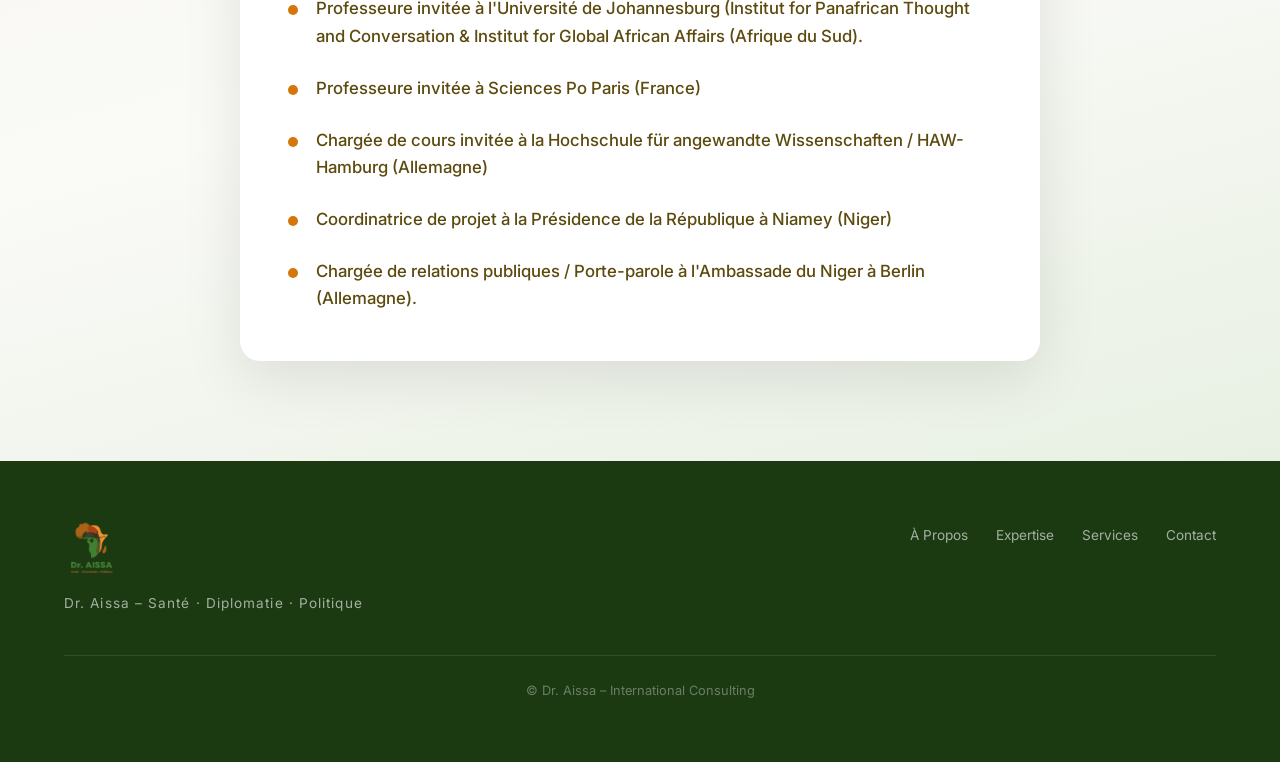
==== commit ab14d988: "Update about.html" ====
--- a/about.html
+++ b/about.html
@@ -21,11 +21,11 @@
                 <img src="images/logo.png" alt="Dr. Aissa Logo" />
             </a>
             <div class="nav-links">
-                <a href="index.html">Accueil</a>
-                <a href="about.html" class="active">À Propos</a>
-                <a href="expertise.html">Expertise</a>
-                <a href="services.html">Services</a>
-                <a href="contact.html">Contact</a>
+                <a href="index.html" data-fr="Accueil" data-de="Startseite" data-en="Home">Accueil</a>
+                <a href="about.html" class="active" data-fr="À Propos" data-de="Über uns" data-en="About">À Propos</a>
+                <a href="expertise.html" data-fr="Expertise" data-de="Expertise" data-en="Expertise">Expertise</a>
+                <a href="services.html" data-fr="Services" data-de="Leistungen" data-en="Services">Services</a>
+                <a href="contact.html" data-fr="Contact" data-de="Kontakt" data-en="Contact">Contact</a>
             </div>
             <div class="nav-right">
                 <div class="lang-switch">
@@ -59,7 +59,7 @@
     </header>
 
     <!-- ===================== PERSONAL INTRO ===================== -->
-    <section class="section" style="background: linear-gradient(165deg, var(--off-white) 0%, var(--cream) 100%);">
+    <section class="section" style="background: linear-gradient(165deg, var(--cream) 0%, var(--green-pale) 100%);">
         <div class="container">
             <div class="services-intro-grid" data-animate>
                 <div class="services-intro-text">
@@ -212,10 +212,13 @@
                 </div>
                 <div class="footer-nav">
                     <ul class="footer-links">
-                        <li><a href="about.html">À Propos</a></li>
-                        <li><a href="expertise.html">Expertise</a></li>
-                        <li><a href="services.html">Services</a></li>
-                        <li><a href="contact.html">Contact</a></li>
+                        <li><a href="about.html" data-fr="À Propos" data-de="Über uns" data-en="About">À Propos</a></li>
+                        <li><a href="expertise.html" data-fr="Expertise" data-de="Expertise"
+                                data-en="Expertise">Expertise</a></li>
+                        <li><a href="services.html" data-fr="Services" data-de="Leistungen"
+                                data-en="Services">Services</a></li>
+                        <li><a href="contact.html" data-fr="Contact" data-de="Kontakt" data-en="Contact">Contact</a>
+                        </li>
                     </ul>
                 </div>
             </div>
--- a/styles.css
+++ b/styles.css
@@ -520,6 +520,7 @@
     text-transform: uppercase;
     color: var(--orange-primary);
     margin-bottom: 16px;
+    text-align: center;
 }
 
 .section-title {
@@ -529,6 +530,7 @@
     color: var(--green-deep);
     line-height: 1.2;
     margin-bottom: 32px;
+    text-align: center;
 }
 
 .section-title.centered {
@@ -539,7 +541,7 @@
    CV / ABOUT SECTION (Homepage)
    ============================================ */
 .cv-section {
-    background: var(--white);
+    background: linear-gradient(165deg, var(--off-white) 0%, var(--cream) 50%, var(--green-pale) 100%);
 }
 
 .cv-grid {
@@ -617,7 +619,7 @@
    ABOUT PAGE
    ============================================ */
 .about-content {
-    background: var(--white);
+    background: linear-gradient(165deg, var(--cream) 0%, var(--off-white) 100%);
 }
 
 .academic-grid {
@@ -656,7 +658,7 @@
    EXPERTISE CARDS
    ============================================ */
 .expertise-section {
-    background: var(--off-white);
+    background: linear-gradient(165deg, var(--off-white) 0%, var(--cream) 50%, var(--green-pale) 100%);
 }
 
 .institutional-grid {
@@ -823,7 +825,7 @@
    CONTACT SECTION
    ============================================ */
 .contact-section {
-    background: var(--white);
+    background: linear-gradient(165deg, var(--cream) 0%, var(--off-white) 50%, var(--brown-pale) 100%);
 }
 
 .contact-layout {
@@ -1039,7 +1041,7 @@
    CV EMBEDDED CARD (About Page)
    ============================================ */
 .cv-embed-section {
-    background: var(--off-white);
+    background: linear-gradient(165deg, var(--cream) 0%, var(--off-white) 50%, var(--green-pale) 100%);
 }
 
 .cv-card {
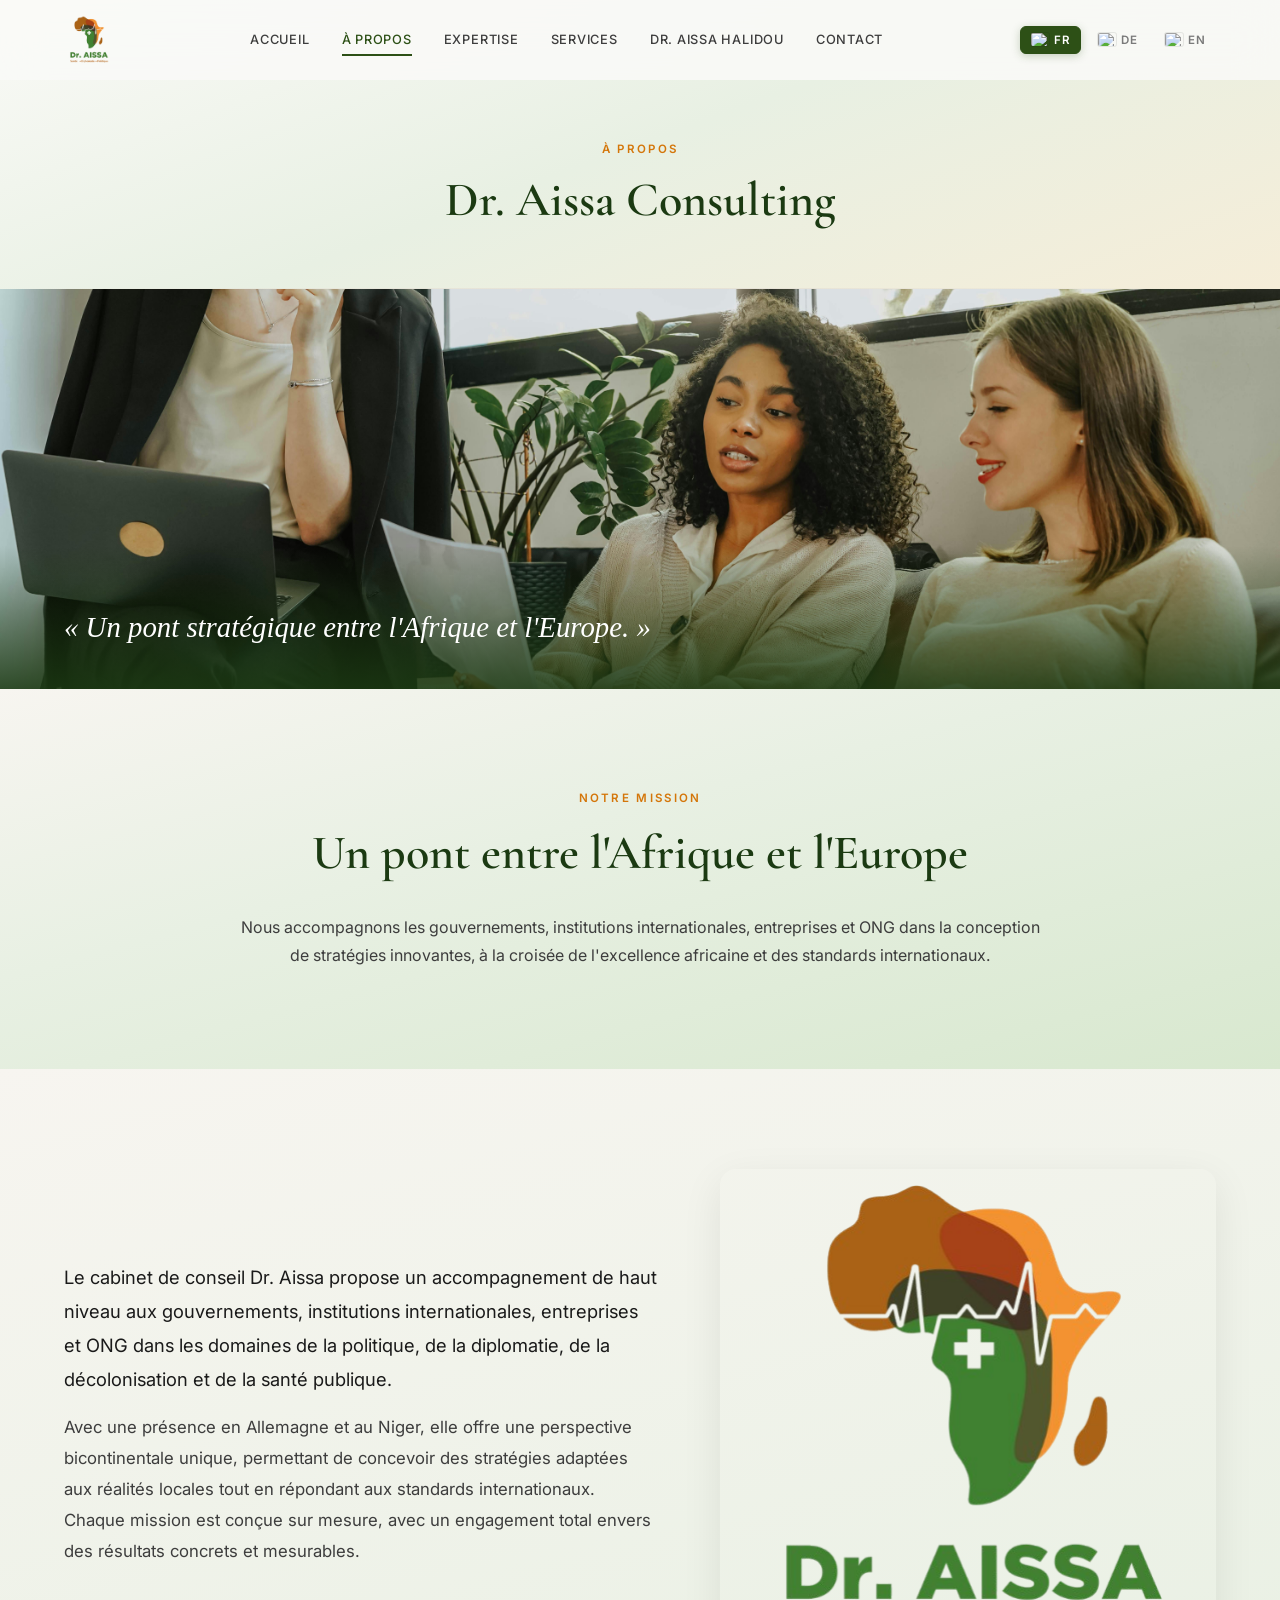
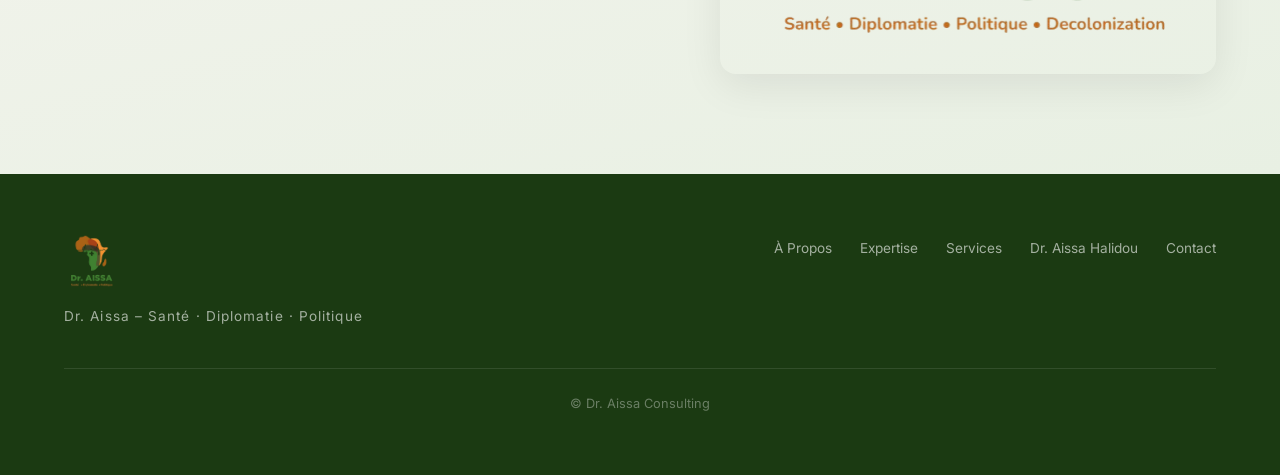
==== commit 0d38d025: "Update about.html" ====
--- a/about.html
+++ b/about.html
@@ -4,8 +4,9 @@
 <head>
     <meta charset="UTF-8" />
     <meta name="viewport" content="width=device-width, initial-scale=1.0" />
-    <title>CV – Dr. Aissa</title>
-    <meta name="description" content="Curriculum Vitae de Prof. Dr. Aissa Halidou." />
+    <title>À Propos – Dr. Aissa Consulting</title>
+    <meta name="description"
+        content="À propos du cabinet de conseil Dr. Aissa – Notre mission, notre expertise bicontinentale entre l'Afrique et l'Europe." />
     <link rel="preconnect" href="https://fonts.googleapis.com" />
     <link rel="preconnect" href="https://fonts.gstatic.com" crossorigin />
     <link
@@ -25,6 +26,8 @@
                 <a href="about.html" class="active" data-fr="À Propos" data-de="Über uns" data-en="About">À Propos</a>
                 <a href="expertise.html" data-fr="Expertise" data-de="Expertise" data-en="Expertise">Expertise</a>
                 <a href="services.html" data-fr="Services" data-de="Leistungen" data-en="Services">Services</a>
+                <a href="dr-aissa-halidou.html" data-fr="Dr. Aissa Halidou" data-de="Dr. Aissa Halidou"
+                    data-en="Dr. Aissa Halidou">Dr. Aissa Halidou</a>
                 <a href="contact.html" data-fr="Contact" data-de="Kontakt" data-en="Contact">Contact</a>
             </div>
             <div class="nav-right">
@@ -49,22 +52,70 @@
         </div>
     </nav>
 
+    <!-- ===================== PAGE HEADER ===================== -->
     <header class="page-header">
         <div class="container">
-            <div class="section-label" data-fr="Curriculum Vitae" data-de="Lebenslauf" data-en="Curriculum Vitae">
-                Curriculum Vitae</div>
-            <h1 class="section-title" data-fr="Prof. Dr. Aissa Halidou" data-de="Prof. Dr. Aissa Halidou"
-                data-en="Prof. Dr. Aissa Halidou">Prof. Dr. Aissa Halidou</h1>
+            <div class="section-label" data-fr="À Propos" data-de="Über uns" data-en="About Us">À Propos</div>
+            <h1 class="section-title" data-fr="Dr. Aissa Consulting" data-de="Dr. Aissa Consulting"
+                data-en="Dr. Aissa Consulting">Dr. Aissa Consulting</h1>
         </div>
     </header>
 
-    <!-- ===================== PERSONAL INTRO ===================== -->
+    <!-- ===================== HERO IMAGE BAR ===================== -->
+    <section class="expertise-hero-image">
+        <img src="images/women_meeting.jpg" alt="Dr. Aissa Consulting – Stratégie Afrique Europe"
+            class="expertise-wide-img" />
+        <div class="expertise-hero-overlay">
+            <div class="container">
+                <div class="lang-content lang-fr active">
+                    <p class="expertise-hero-quote">« Un pont stratégique entre l'Afrique et l'Europe. »</p>
+                </div>
+                <div class="lang-content lang-de">
+                    <p class="expertise-hero-quote">« Eine strategische Brücke zwischen Afrika und Europa. »</p>
+                </div>
+                <div class="lang-content lang-en">
+                    <p class="expertise-hero-quote">"A strategic bridge between Africa and Europe."</p>
+                </div>
+            </div>
+        </div>
+    </section>
+
+    <!-- ===================== MISSION SECTION ===================== -->
+    <section class="section cv-section">
+        <div class="container">
+            <div class="section-label" data-fr="Notre Mission" data-de="Unsere Mission" data-en="Our Mission">Notre
+                Mission</div>
+            <h2 class="section-title" data-fr="Un pont entre l'Afrique et l'Europe"
+                data-de="Eine Brücke zwischen Afrika und Europa" data-en="A Bridge Between Africa and Europe">Un pont
+                entre l'Afrique et l'Europe</h2>
+
+            <div style="max-width: 800px; margin: 0 auto;">
+                <div class="lang-content lang-fr active">
+                    <p class="lead" style="text-align: center;">Nous accompagnons les gouvernements, institutions
+                        internationales, entreprises et ONG dans la conception de stratégies innovantes, à la croisée de
+                        l'excellence africaine et des standards internationaux.</p>
+                </div>
+                <div class="lang-content lang-de">
+                    <p class="lead" style="text-align: center;">Wir begleiten Regierungen, internationale Institutionen,
+                        Unternehmen und NGOs bei der Entwicklung innovativer Strategien – an der Schnittstelle
+                        afrikanischer Exzellenz und internationaler Standards.</p>
+                </div>
+                <div class="lang-content lang-en">
+                    <p class="lead" style="text-align: center;">We support governments, international institutions,
+                        businesses and NGOs in designing innovative strategies at the intersection of African excellence
+                        and international standards.</p>
+                </div>
+            </div>
+        </div>
+    </section>
+
+    <!-- ===================== COMPANY DESCRIPTION ===================== -->
     <section class="section" style="background: linear-gradient(165deg, var(--cream) 0%, var(--green-pale) 100%);">
         <div class="container">
             <div class="services-intro-grid" data-animate>
                 <div class="services-intro-text">
                     <div class="lang-content lang-fr active">
-                        <p class="lead">Prof. Dr. Aissa Halidou propose un accompagnement de haut niveau aux
+                        <p class="lead">Le cabinet de conseil Dr. Aissa propose un accompagnement de haut niveau aux
                             gouvernements, institutions internationales, entreprises et ONG dans les domaines de la
                             politique, de la diplomatie, de la décolonisation et de la santé publique.</p>
                         <p>Avec une présence en Allemagne et au Niger, elle offre une perspective bicontinentale unique,
@@ -73,131 +124,26 @@
                             envers des résultats concrets et mesurables.</p>
                     </div>
                     <div class="lang-content lang-de">
-                        <p class="lead">Prof. Dr. Aissa Halidou bietet hochrangige Begleitung für Regierungen,
-                            internationale Institutionen, Unternehmen und NGOs in den Bereichen Politik, Diplomatie,
-                            Dekolonisierung und öffentliche Gesundheit.</p>
+                        <p class="lead">Die Unternehmensberatung Dr. Aissa bietet hochrangige Begleitung für
+                            Regierungen, internationale Institutionen, Unternehmen und NGOs in den Bereichen Politik,
+                            Diplomatie, Dekolonisierung und öffentliche Gesundheit.</p>
                         <p>Mit Standorten in Deutschland und Niger bietet sie eine einzigartige bikontinentale
                             Perspektive, die es ermöglicht, Strategien zu entwickeln, die an lokale Realitäten angepasst
                             sind und gleichzeitig internationalen Standards entsprechen. Jeder Auftrag ist
                             maßgeschneidert, mit vollem Engagement für konkrete und messbare Ergebnisse.</p>
                     </div>
                     <div class="lang-content lang-en">
-                        <p class="lead">Prof. Dr. Aissa Halidou provides high-level support to governments,
-                            international institutions, corporations and NGOs in the areas of politics, diplomacy,
-                            decolonization and public health.</p>
-                        <p>With a presence in Germany and Niger, she offers a unique bi-continental perspective,
-                            enabling the design of strategies adapted to local realities while meeting international
-                            standards. Each mission is tailor-made, with full commitment to concrete and measurable
-                            results.</p>
+                        <p class="lead">Dr. Aissa Consulting provides high-level support to governments, international
+                            institutions, corporations and NGOs in the areas of politics, diplomacy, decolonization and
+                            public health.</p>
+                        <p>With a presence in Germany and Niger, it offers a unique bi-continental perspective, enabling
+                            the design of strategies adapted to local realities while meeting international standards.
+                            Each mission is tailor-made, with full commitment to concrete and measurable results.</p>
                     </div>
                 </div>
                 <div class="services-intro-image">
-                    <img src="images/dr-aissa-seated.png" alt="Prof. Dr. Aissa Halidou" />
-                </div>
-            </div>
-        </div>
-    </section>
-
-    <!-- ===================== CV EMBEDDED ===================== -->
-    <section class="section cv-embed-section">
-        <div class="container">
-            <div class="cv-card" data-animate>
-
-                <!-- CV Header with name + photo -->
-                <div class="cv-card-header">
-                    <div class="cv-card-name">
-                        <span class="cv-first-name">AISSA</span>
-                        <span class="cv-last-name">HALIDOU</span>
-                    </div>
-                    <div class="cv-card-photo">
-                        <img src="images/dr-aissa-seated.png" alt="Dr. Aissa Halidou" />
-                    </div>
-                </div>
-
-                <!-- CV Body with career highlights -->
-                <div class="cv-card-body">
-
-                    <div class="lang-content lang-fr active">
-                        <ul class="cv-career-list">
-                            <li>
-                                <span class="cv-bullet"></span>
-                                Professeure invitée à l'Université de Johannesburg (Institut for Panafrican Thought and
-                                Conversation & Institut for Global African Affairs (Afrique du Sud).
-                            </li>
-                            <li>
-                                <span class="cv-bullet"></span>
-                                Professeure invitée à Sciences Po Paris (France)
-                            </li>
-                            <li>
-                                <span class="cv-bullet"></span>
-                                Chargée de cours invitée à la Hochschule für angewandte Wissenschaften / HAW-Hamburg
-                                (Allemagne)
-                            </li>
-                            <li>
-                                <span class="cv-bullet"></span>
-                                Coordinatrice de projet à la Présidence de la République à Niamey (Niger)
-                            </li>
-                            <li>
-                                <span class="cv-bullet"></span>
-                                Chargée de relations publiques / Porte-parole à l'Ambassade du Niger à Berlin
-                                (Allemagne).
-                            </li>
-                        </ul>
-                    </div>
-
-                    <div class="lang-content lang-de">
-                        <ul class="cv-career-list">
-                            <li>
-                                <span class="cv-bullet"></span>
-                                Gastprofessorin an der University of Johannesburg (Institut for Panafrican Thought and
-                                Conversation & Institut for Global African Affairs (Südafrika).
-                            </li>
-                            <li>
-                                <span class="cv-bullet"></span>
-                                Gastprofessorin an der Sciences Po Paris (Frankreich)
-                            </li>
-                            <li>
-                                <span class="cv-bullet"></span>
-                                Gastdozentin an der Hochschule für angewandte Wissenschaften / HAW-Hamburg (Deutschland)
-                            </li>
-                            <li>
-                                <span class="cv-bullet"></span>
-                                Projektkoordinatorin am Presidialamt in Niamey (Niger)
-                            </li>
-                            <li>
-                                <span class="cv-bullet"></span>
-                                PR/Referentin für Öffentlichkeitsarbeit / Botschaftsprecherin bei der nigrischen
-                                Botschaft in Berlin (Deutschland).
-                            </li>
-                        </ul>
-                    </div>
-
-                    <div class="lang-content lang-en">
-                        <ul class="cv-career-list">
-                            <li>
-                                <span class="cv-bullet"></span>
-                                Visiting Professor at the University of Johannesburg (Institute for Panafrican Thought
-                                and Conversation & Institute for Global African Affairs (South Africa).
-                            </li>
-                            <li>
-                                <span class="cv-bullet"></span>
-                                Visiting Professor at Sciences Po Paris (France)
-                            </li>
-                            <li>
-                                <span class="cv-bullet"></span>
-                                Guest Lecturer at the University of Applied Sciences / HAW-Hamburg (Germany)
-                            </li>
-                            <li>
-                                <span class="cv-bullet"></span>
-                                Project Coordinator at the Presidential Office in Niamey (Niger)
-                            </li>
-                            <li>
-                                <span class="cv-bullet"></span>
-                                PR Officer / Spokesperson at the Embassy of Niger in Berlin (Germany).
-                            </li>
-                        </ul>
-                    </div>
-
+                    <img src="images/Logo_4_Services_rmv.png" alt="Dr. Aissa Consulting"
+                        style="object-fit: contain; background: transparent;" />
                 </div>
             </div>
         </div>
@@ -217,13 +163,15 @@
                                 data-en="Expertise">Expertise</a></li>
                         <li><a href="services.html" data-fr="Services" data-de="Leistungen"
                                 data-en="Services">Services</a></li>
+                        <li><a href="dr-aissa-halidou.html" data-fr="Dr. Aissa Halidou" data-de="Dr. Aissa Halidou"
+                                data-en="Dr. Aissa Halidou">Dr. Aissa Halidou</a></li>
                         <li><a href="contact.html" data-fr="Contact" data-de="Kontakt" data-en="Contact">Contact</a>
                         </li>
                     </ul>
                 </div>
             </div>
             <div class="footer-bottom">
-                <p class="footer-copy">&copy; Dr. Aissa – International Consulting</p>
+                <p class="footer-copy">&copy; Dr. Aissa Consulting</p>
             </div>
         </div>
     </footer>
--- a/styles.css
+++ b/styles.css
@@ -541,7 +541,7 @@
    CV / ABOUT SECTION (Homepage)
    ============================================ */
 .cv-section {
-    background: linear-gradient(165deg, var(--off-white) 0%, var(--cream) 50%, var(--green-pale) 100%);
+    background: linear-gradient(165deg, var(--cream) 0%, var(--green-pale) 40%, #d8e8cf 100%);
 }
 
 .cv-grid {
@@ -619,7 +619,7 @@
    ABOUT PAGE
    ============================================ */
 .about-content {
-    background: linear-gradient(165deg, var(--cream) 0%, var(--off-white) 100%);
+    background: linear-gradient(165deg, var(--cream) 0%, var(--green-pale) 100%);
 }
 
 .academic-grid {
@@ -658,7 +658,7 @@
    EXPERTISE CARDS
    ============================================ */
 .expertise-section {
-    background: linear-gradient(165deg, var(--off-white) 0%, var(--cream) 50%, var(--green-pale) 100%);
+    background: linear-gradient(165deg, var(--cream) 0%, var(--green-pale) 40%, #d8e8cf 100%);
 }
 
 .institutional-grid {
@@ -825,7 +825,7 @@
    CONTACT SECTION
    ============================================ */
 .contact-section {
-    background: linear-gradient(165deg, var(--cream) 0%, var(--off-white) 50%, var(--brown-pale) 100%);
+    background: linear-gradient(165deg, var(--cream) 0%, var(--brown-pale) 40%, #ecdfc5 100%);
 }
 
 .contact-layout {
@@ -1041,7 +1041,7 @@
    CV EMBEDDED CARD (About Page)
    ============================================ */
 .cv-embed-section {
-    background: linear-gradient(165deg, var(--cream) 0%, var(--off-white) 50%, var(--green-pale) 100%);
+    background: linear-gradient(165deg, var(--cream) 0%, var(--green-pale) 40%, #d8e8cf 100%);
 }
 
 .cv-card {
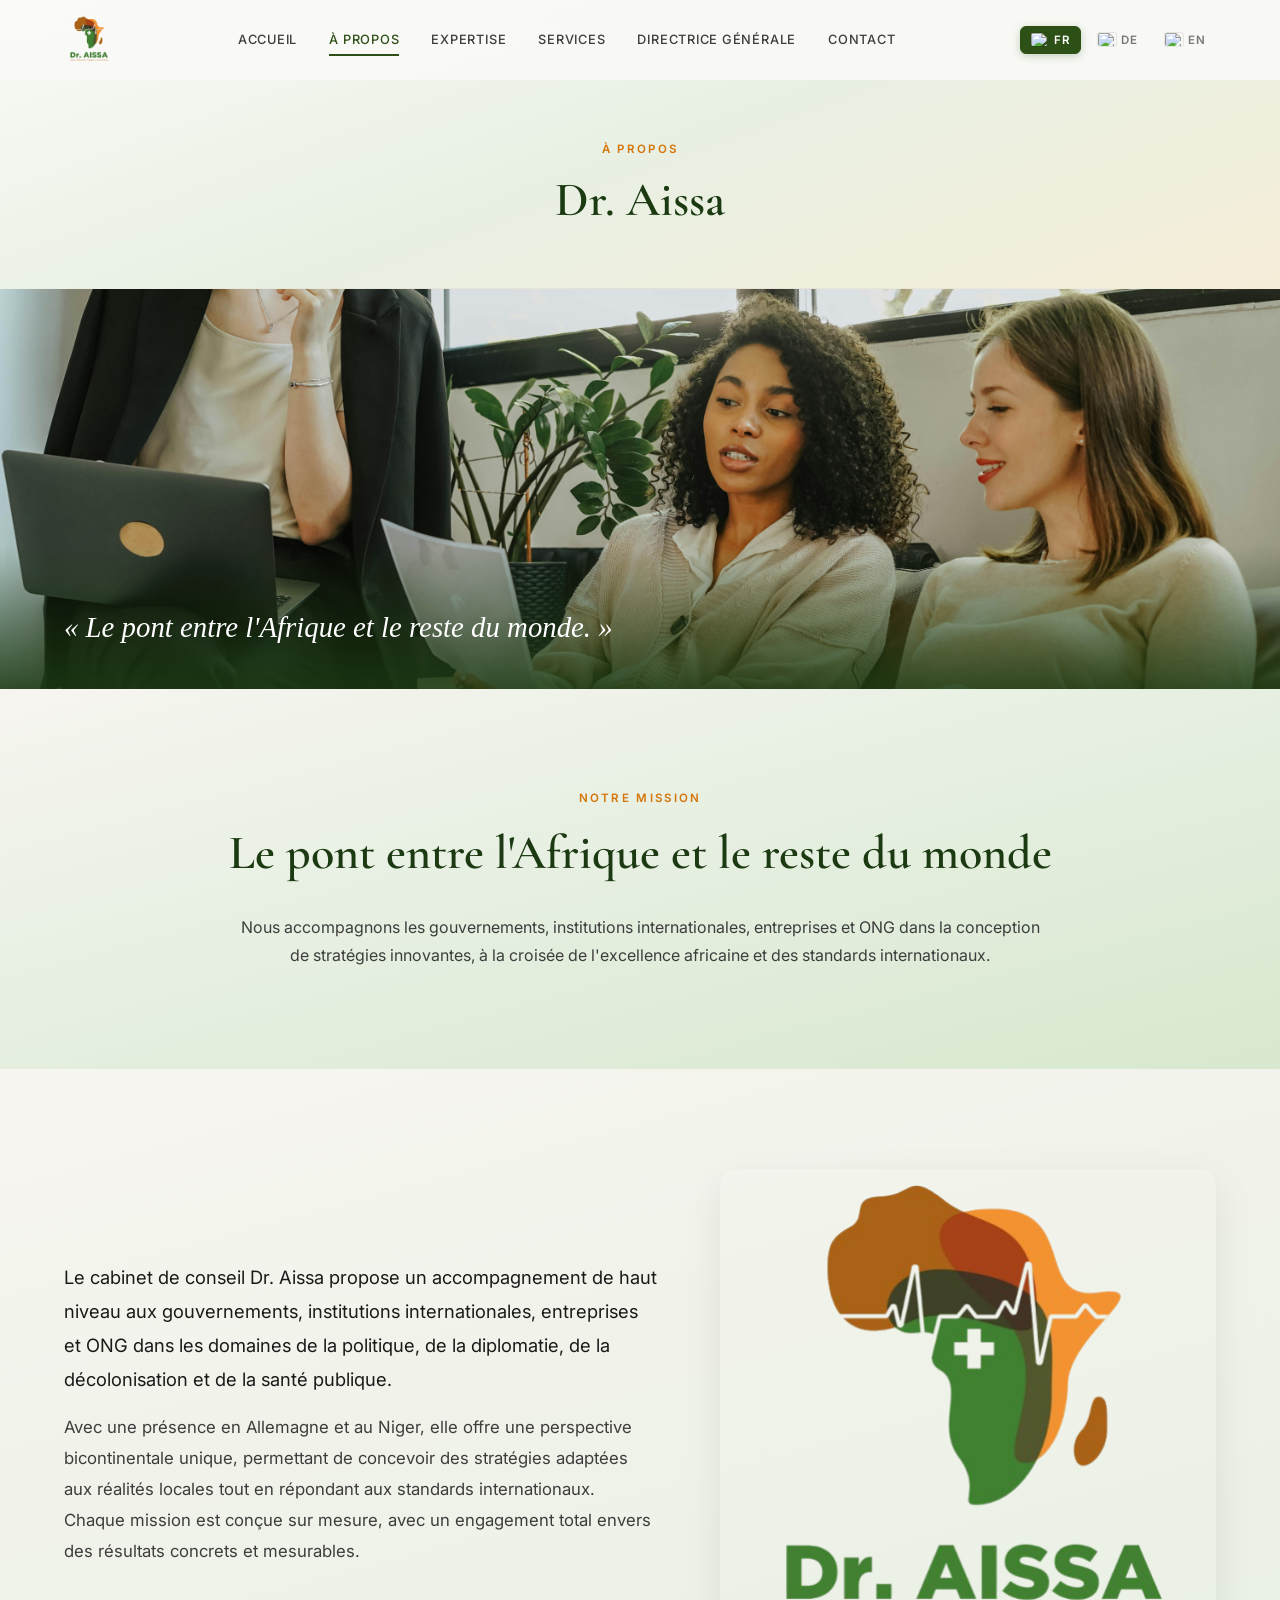
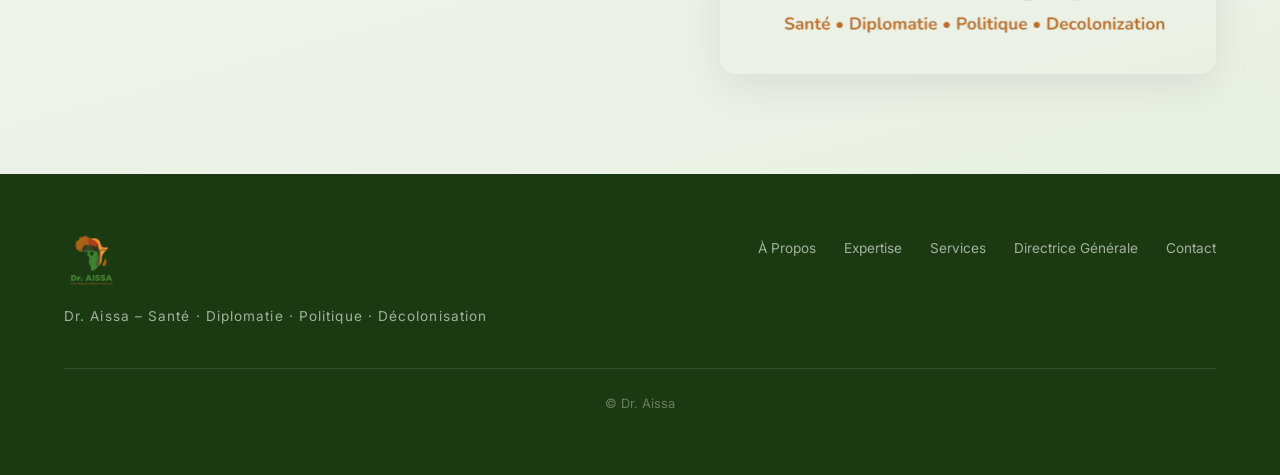
==== commit 2e0dd497: "Update about.html" ====
--- a/about.html
+++ b/about.html
@@ -4,7 +4,7 @@
 <head>
     <meta charset="UTF-8" />
     <meta name="viewport" content="width=device-width, initial-scale=1.0" />
-    <title>À Propos – Dr. Aissa Consulting</title>
+    <title>À Propos – Dr. Aissa</title>
     <meta name="description"
         content="À propos du cabinet de conseil Dr. Aissa – Notre mission, notre expertise bicontinentale entre l'Afrique et l'Europe." />
     <link rel="preconnect" href="https://fonts.googleapis.com" />
@@ -26,8 +26,8 @@
                 <a href="about.html" class="active" data-fr="À Propos" data-de="Über uns" data-en="About">À Propos</a>
                 <a href="expertise.html" data-fr="Expertise" data-de="Expertise" data-en="Expertise">Expertise</a>
                 <a href="services.html" data-fr="Services" data-de="Leistungen" data-en="Services">Services</a>
-                <a href="dr-aissa-halidou.html" data-fr="Dr. Aissa Halidou" data-de="Dr. Aissa Halidou"
-                    data-en="Dr. Aissa Halidou">Dr. Aissa Halidou</a>
+                <a href="dr-aissa-halidou.html" data-fr="Directrice Générale" data-de="Geschäftsführerin"
+                    data-en="Managing Director">Directrice Générale</a>
                 <a href="contact.html" data-fr="Contact" data-de="Kontakt" data-en="Contact">Contact</a>
             </div>
             <div class="nav-right">
@@ -56,25 +56,25 @@
     <header class="page-header">
         <div class="container">
             <div class="section-label" data-fr="À Propos" data-de="Über uns" data-en="About Us">À Propos</div>
-            <h1 class="section-title" data-fr="Dr. Aissa Consulting" data-de="Dr. Aissa Consulting"
-                data-en="Dr. Aissa Consulting">Dr. Aissa Consulting</h1>
+            <h1 class="section-title" data-fr="Dr. Aissa" data-de="Dr. Aissa"
+                data-en="Dr. Aissa">Dr. Aissa</h1>
         </div>
     </header>
 
     <!-- ===================== HERO IMAGE BAR ===================== -->
     <section class="expertise-hero-image">
-        <img src="images/women_meeting.jpg" alt="Dr. Aissa Consulting – Stratégie Afrique Europe"
+        <img src="images/women_meeting.jpg" alt="Dr. Aissa – Stratégie Afrique Europe"
             class="expertise-wide-img" />
         <div class="expertise-hero-overlay">
             <div class="container">
                 <div class="lang-content lang-fr active">
-                    <p class="expertise-hero-quote">« Un pont stratégique entre l'Afrique et l'Europe. »</p>
+                    <p class="expertise-hero-quote">« Le pont entre l'Afrique et le reste du monde. »</p>
                 </div>
                 <div class="lang-content lang-de">
-                    <p class="expertise-hero-quote">« Eine strategische Brücke zwischen Afrika und Europa. »</p>
+                    <p class="expertise-hero-quote">« Die Brücke zwischen Afrika und dem Rest der Welt. »</p>
                 </div>
                 <div class="lang-content lang-en">
-                    <p class="expertise-hero-quote">"A strategic bridge between Africa and Europe."</p>
+                    <p class="expertise-hero-quote">"The bridge between Africa and the rest of the world."</p>
                 </div>
             </div>
         </div>
@@ -85,9 +85,8 @@
         <div class="container">
             <div class="section-label" data-fr="Notre Mission" data-de="Unsere Mission" data-en="Our Mission">Notre
                 Mission</div>
-            <h2 class="section-title" data-fr="Un pont entre l'Afrique et l'Europe"
-                data-de="Eine Brücke zwischen Afrika und Europa" data-en="A Bridge Between Africa and Europe">Un pont
-                entre l'Afrique et l'Europe</h2>
+            <h2 class="section-title" data-fr="Le pont entre l'Afrique et le reste du monde"
+                data-de="Die Brücke zwischen Afrika und dem Rest der Welt" data-en="The Bridge Between Africa and the Rest of the World">Le pont entre l'Afrique et le reste du monde</h2>
 
             <div style="max-width: 800px; margin: 0 auto;">
                 <div class="lang-content lang-fr active">
@@ -142,7 +141,7 @@
                     </div>
                 </div>
                 <div class="services-intro-image">
-                    <img src="images/Logo_4_Services_rmv.png" alt="Dr. Aissa Consulting"
+                    <img src="images/Logo_4_Services_rmv.png" alt="Dr. Aissa"
                         style="object-fit: contain; background: transparent;" />
                 </div>
             </div>
@@ -154,7 +153,7 @@
             <div class="footer-grid">
                 <div class="footer-brand">
                     <img src="images/logo.png" alt="Dr. Aissa Logo" class="footer-logo" />
-                    <p class="footer-tagline">Dr. Aissa – Santé · Diplomatie · Politique</p>
+                    <p class="footer-tagline">Dr. Aissa – Santé · Diplomatie · Politique · Décolonisation</p>
                 </div>
                 <div class="footer-nav">
                     <ul class="footer-links">
@@ -163,15 +162,15 @@
                                 data-en="Expertise">Expertise</a></li>
                         <li><a href="services.html" data-fr="Services" data-de="Leistungen"
                                 data-en="Services">Services</a></li>
-                        <li><a href="dr-aissa-halidou.html" data-fr="Dr. Aissa Halidou" data-de="Dr. Aissa Halidou"
-                                data-en="Dr. Aissa Halidou">Dr. Aissa Halidou</a></li>
+                        <li><a href="dr-aissa-halidou.html" data-fr="Directrice Générale" data-de="Geschäftsführerin"
+                                data-en="Managing Director">Directrice Générale</a></li>
                         <li><a href="contact.html" data-fr="Contact" data-de="Kontakt" data-en="Contact">Contact</a>
                         </li>
                     </ul>
                 </div>
             </div>
             <div class="footer-bottom">
-                <p class="footer-copy">&copy; Dr. Aissa Consulting</p>
+                <p class="footer-copy">&copy; Dr. Aissa</p>
             </div>
         </div>
     </footer>
--- a/styles.css
+++ b/styles.css
@@ -350,7 +350,7 @@
 }
 
 .hero-logo {
-    max-width: 220px;
+    max-width: 275px;
     margin: 0 auto;
     filter: drop-shadow(0 4px 20px rgba(0, 0, 0, 0.08));
     animation: fadeInScale 1.2s var(--ease-bounce) forwards;
@@ -375,7 +375,7 @@
     font-weight: 500;
     letter-spacing: 0.25em;
     text-transform: uppercase;
-    color: var(--brown-primary);
+    color: var(--orange-primary);
     margin-bottom: 20px;
     opacity: 0;
     animation: fadeUp 0.8s var(--ease-smooth) 0.4s forwards;
@@ -615,6 +615,65 @@
     margin-bottom: 0;
 }
 
+/* --- Accordion for expertise highlights --- */
+.cv-accordion-header {
+    cursor: pointer;
+    display: flex;
+    align-items: center;
+    justify-content: space-between;
+    user-select: none;
+    transition: color 0.3s var(--ease-smooth);
+}
+
+.cv-accordion-header:hover {
+    color: var(--orange-primary);
+}
+
+.cv-accordion-icon {
+    width: 18px;
+    height: 18px;
+    flex-shrink: 0;
+    position: relative;
+    margin-left: 12px;
+}
+
+.cv-accordion-icon::before,
+.cv-accordion-icon::after {
+    content: '';
+    position: absolute;
+    top: 50%;
+    left: 50%;
+    width: 12px;
+    height: 2px;
+    background: currentColor;
+    border-radius: 1px;
+    transition: transform 0.35s var(--ease-smooth);
+}
+
+.cv-accordion-icon::before {
+    transform: translate(-50%, -50%);
+}
+
+.cv-accordion-icon::after {
+    transform: translate(-50%, -50%) rotate(90deg);
+}
+
+.cv-accordion-item.open .cv-accordion-icon::after {
+    transform: translate(-50%, -50%) rotate(0deg);
+}
+
+.cv-accordion-body {
+    max-height: 0;
+    overflow: hidden;
+    transition: max-height 0.4s var(--ease-smooth), padding 0.4s var(--ease-smooth);
+    padding-top: 0;
+}
+
+.cv-accordion-item.open .cv-accordion-body {
+    max-height: 200px;
+    padding-top: 10px;
+}
+
 /* ============================================
    ABOUT PAGE
    ============================================ */
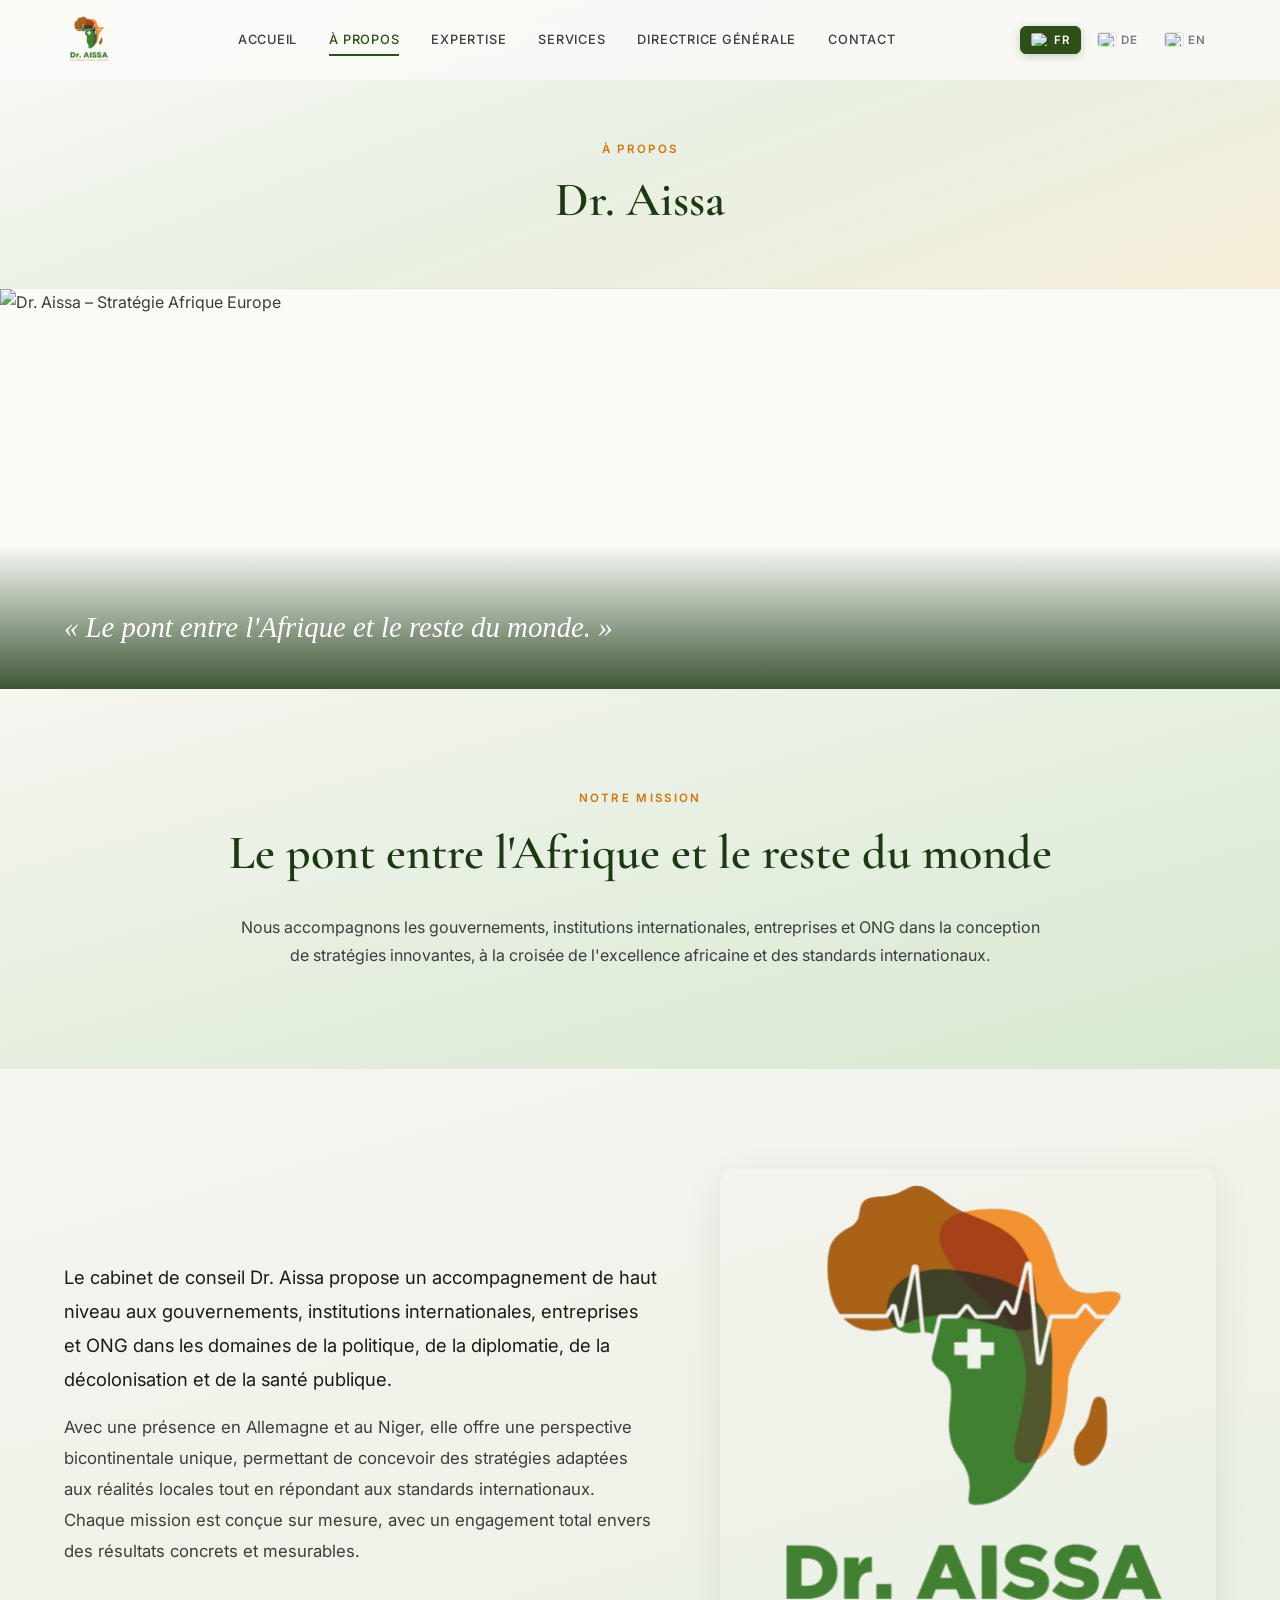
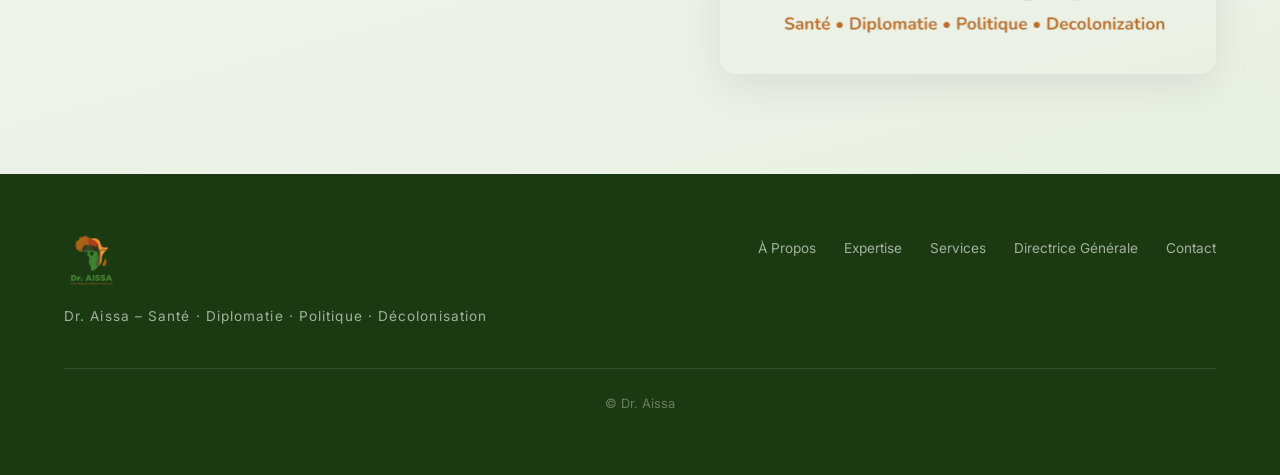
==== commit 204382bb: "Update about.html" ====
--- a/about.html
+++ b/about.html
@@ -63,7 +63,7 @@
 
     <!-- ===================== HERO IMAGE BAR ===================== -->
     <section class="expertise-hero-image">
-        <img src="images/women_meeting.jpg" alt="Dr. Aissa – Stratégie Afrique Europe"
+        <img src="images/Aissa-conf.png" alt="Dr. Aissa – Stratégie Afrique Europe"
             class="expertise-wide-img" />
         <div class="expertise-hero-overlay">
             <div class="container">
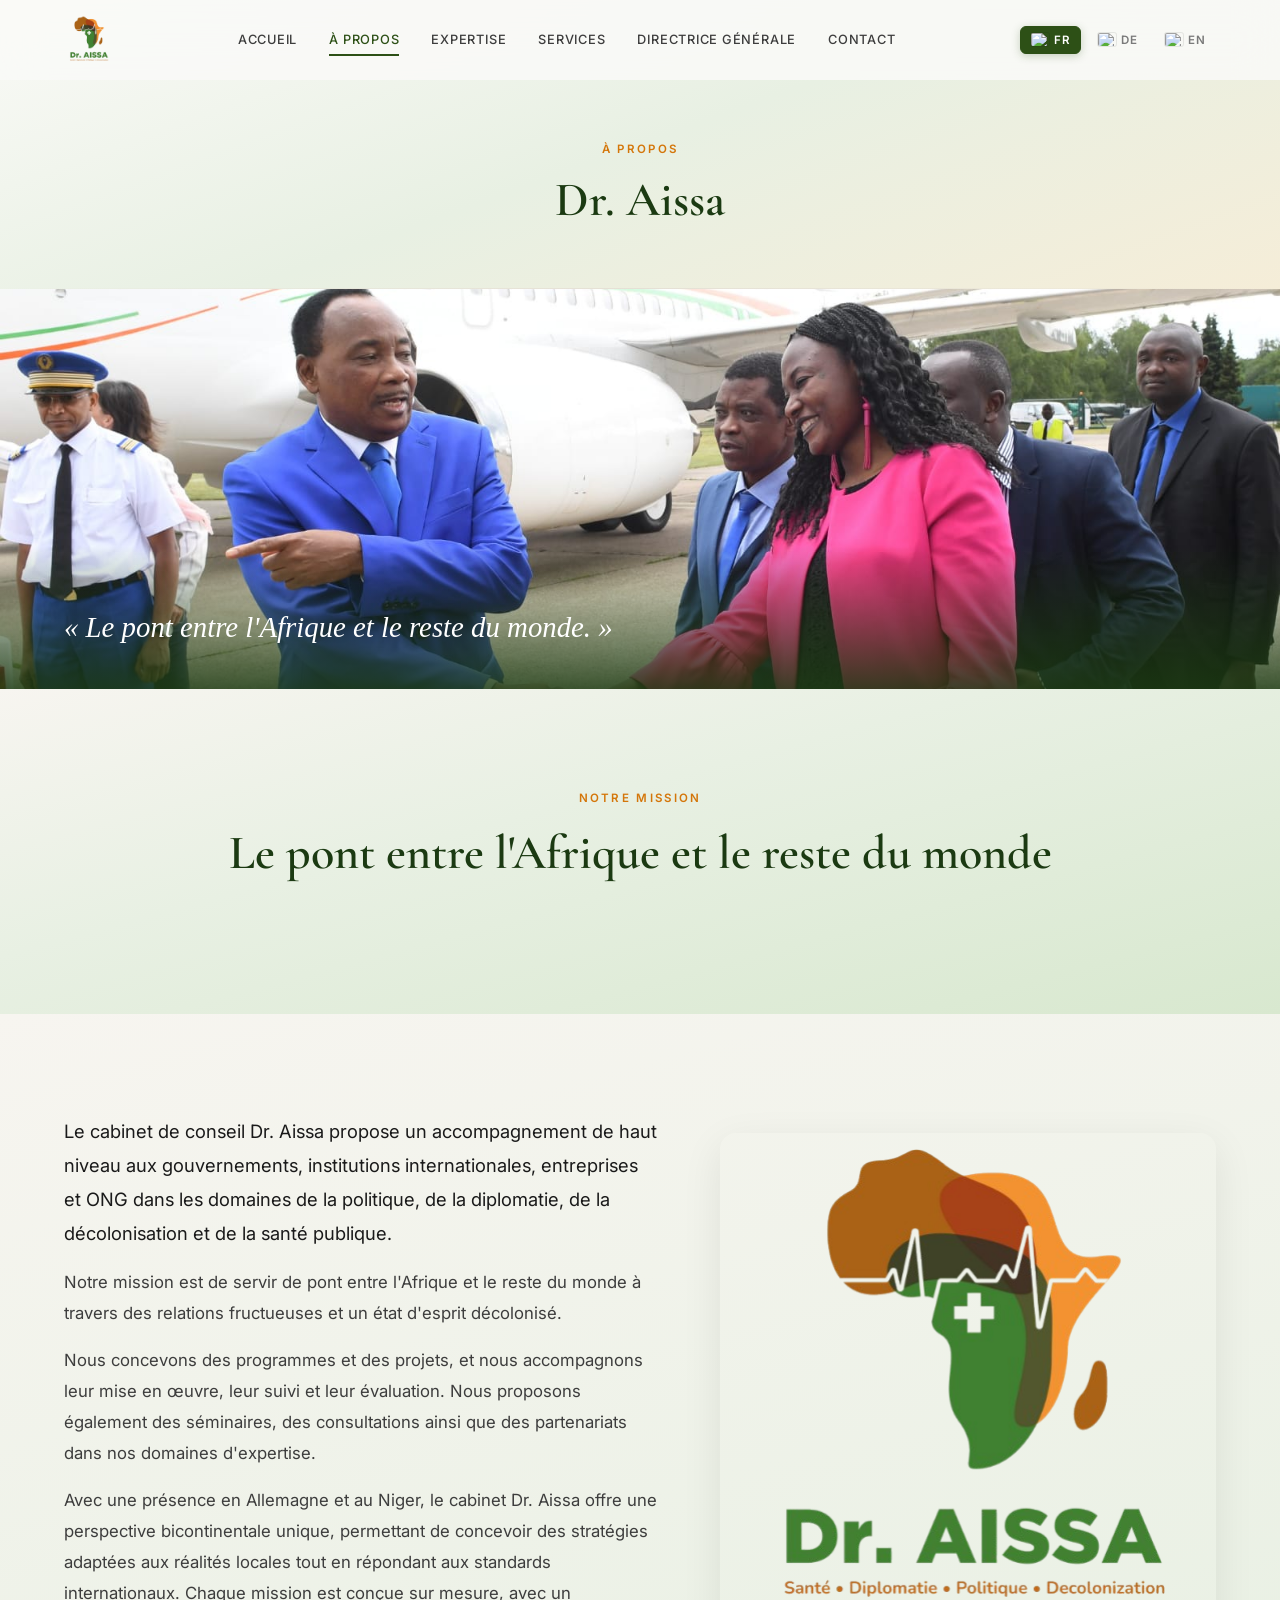
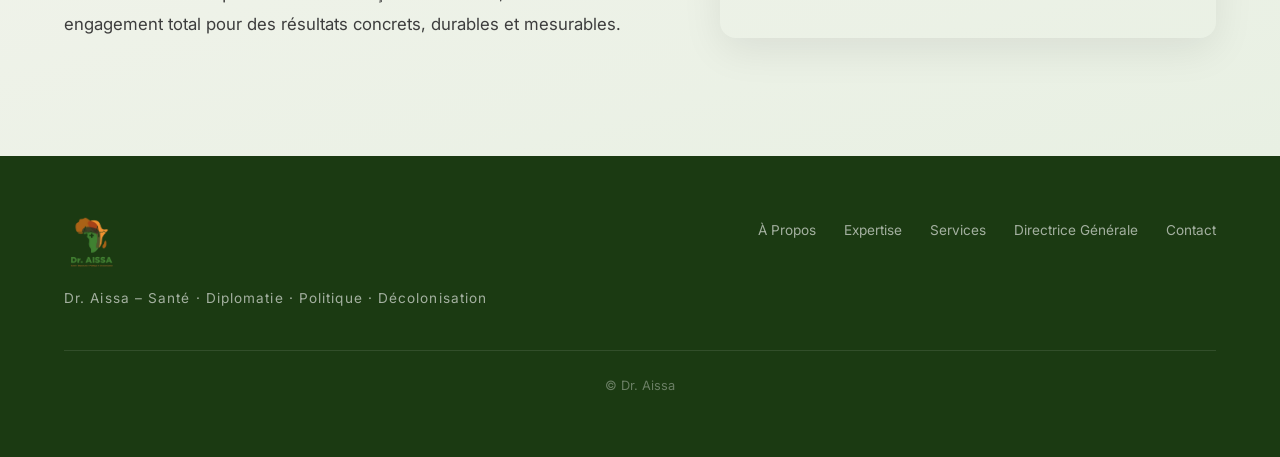
==== commit 8ccc782a: "Add files via upload" ====
--- a/about.html
+++ b/about.html
@@ -87,24 +87,6 @@
                 Mission</div>
             <h2 class="section-title" data-fr="Le pont entre l'Afrique et le reste du monde"
                 data-de="Die Brücke zwischen Afrika und dem Rest der Welt" data-en="The Bridge Between Africa and the Rest of the World">Le pont entre l'Afrique et le reste du monde</h2>
-
-            <div style="max-width: 800px; margin: 0 auto;">
-                <div class="lang-content lang-fr active">
-                    <p class="lead" style="text-align: center;">Nous accompagnons les gouvernements, institutions
-                        internationales, entreprises et ONG dans la conception de stratégies innovantes, à la croisée de
-                        l'excellence africaine et des standards internationaux.</p>
-                </div>
-                <div class="lang-content lang-de">
-                    <p class="lead" style="text-align: center;">Wir begleiten Regierungen, internationale Institutionen,
-                        Unternehmen und NGOs bei der Entwicklung innovativer Strategien – an der Schnittstelle
-                        afrikanischer Exzellenz und internationaler Standards.</p>
-                </div>
-                <div class="lang-content lang-en">
-                    <p class="lead" style="text-align: center;">We support governments, international institutions,
-                        businesses and NGOs in designing innovative strategies at the intersection of African excellence
-                        and international standards.</p>
-                </div>
-            </div>
         </div>
     </section>
 
@@ -117,27 +99,25 @@
                         <p class="lead">Le cabinet de conseil Dr. Aissa propose un accompagnement de haut niveau aux
                             gouvernements, institutions internationales, entreprises et ONG dans les domaines de la
                             politique, de la diplomatie, de la décolonisation et de la santé publique.</p>
-                        <p>Avec une présence en Allemagne et au Niger, elle offre une perspective bicontinentale unique,
-                            permettant de concevoir des stratégies adaptées aux réalités locales tout en répondant aux
-                            standards internationaux. Chaque mission est conçue sur mesure, avec un engagement total
-                            envers des résultats concrets et mesurables.</p>
+                        <p>Notre mission est de servir de pont entre l'Afrique et le reste du monde à travers des relations fructueuses et un état d'esprit décolonisé.</p>
+                        <p>Nous concevons des programmes et des projets, et nous accompagnons leur mise en œuvre, leur suivi et leur évaluation. Nous proposons également des séminaires, des consultations ainsi que des partenariats dans nos domaines d'expertise.</p>
+                        <p>Avec une présence en Allemagne et au Niger, le cabinet Dr. Aissa offre une perspective bicontinentale unique, permettant de concevoir des stratégies adaptées aux réalités locales tout en répondant aux standards internationaux. Chaque mission est conçue sur mesure, avec un engagement total pour des résultats concrets, durables et mesurables.</p>
                     </div>
                     <div class="lang-content lang-de">
                         <p class="lead">Die Unternehmensberatung Dr. Aissa bietet hochrangige Begleitung für
                             Regierungen, internationale Institutionen, Unternehmen und NGOs in den Bereichen Politik,
                             Diplomatie, Dekolonisierung und öffentliche Gesundheit.</p>
-                        <p>Mit Standorten in Deutschland und Niger bietet sie eine einzigartige bikontinentale
-                            Perspektive, die es ermöglicht, Strategien zu entwickeln, die an lokale Realitäten angepasst
-                            sind und gleichzeitig internationalen Standards entsprechen. Jeder Auftrag ist
-                            maßgeschneidert, mit vollem Engagement für konkrete und messbare Ergebnisse.</p>
+                        <p>Unsere Mission ist es, als Brücke zwischen Afrika und dem Rest der Welt zu dienen, durch fruchtbare Beziehungen und eine dekolonisierte Denkweise.</p>
+                        <p>Wir entwickeln Programme und Projekte und begleiten deren Umsetzung, Überwachung und Evaluierung. Wir bieten auch Seminare, Beratungen sowie Partnerschaften in unseren Fachbereichen an.</p>
+                        <p>Mit Standorten in Deutschland und Niger bietet die Dr. Aissa-Beratung eine einzigartige bikontinentale Perspektive, die es ermöglicht, Strategien zu entwickeln, die an die lokalen Gegebenheiten angepasst sind und gleichzeitig internationalen Standards entsprechen. Jeder Auftrag ist maßgeschneidert, mit vollem Engagement für konkrete, nachhaltige und messbare Ergebnisse.</p>
                     </div>
                     <div class="lang-content lang-en">
                         <p class="lead">Dr. Aissa Consulting provides high-level support to governments, international
                             institutions, corporations and NGOs in the areas of politics, diplomacy, decolonization and
                             public health.</p>
-                        <p>With a presence in Germany and Niger, it offers a unique bi-continental perspective, enabling
-                            the design of strategies adapted to local realities while meeting international standards.
-                            Each mission is tailor-made, with full commitment to concrete and measurable results.</p>
+                        <p>Our mission is to serve as a bridge between Africa and the rest of the world through fruitful relationships and a decolonized mindset.</p>
+                        <p>We design programs and projects, and support their implementation, monitoring and evaluation. We also offer seminars, consultations and partnerships in our areas of expertise.</p>
+                        <p>With a presence in Germany and Niger, Dr. Aissa Consulting offers a unique bi-continental perspective, enabling the design of strategies adapted to local realities while meeting international standards. Each mission is tailored, with full commitment to concrete, sustainable and measurable results.</p>
                     </div>
                 </div>
                 <div class="services-intro-image">
@@ -178,4 +158,4 @@
     <script src="script.js"></script>
 </body>
 
-</html>
+</html>
--- a/styles.css
+++ b/styles.css
@@ -1371,6 +1371,35 @@
     display: block;
 }
 
+.services-intro-grid--stretch {
+    align-items: stretch;
+}
+
+.services-intro-image--gallery {
+    display: flex;
+    height: 100%;
+    overflow: visible;
+    box-shadow: none;
+    background: transparent;
+}
+
+.services-intro-gallery {
+    display: grid;
+    grid-template-columns: 1fr 1fr;
+    gap: 12px;
+    width: 100%;
+    height: 100%;
+}
+
+.services-intro-gallery img {
+    width: 100%;
+    height: 100%;
+    min-height: 0;
+    object-fit: cover;
+    border-radius: 12px;
+    box-shadow: 0 8px 24px rgba(0, 0, 0, 0.08);
+}
+
 .service-strip-enhanced {
     display: grid;
     grid-template-columns: 1fr 1.5fr;
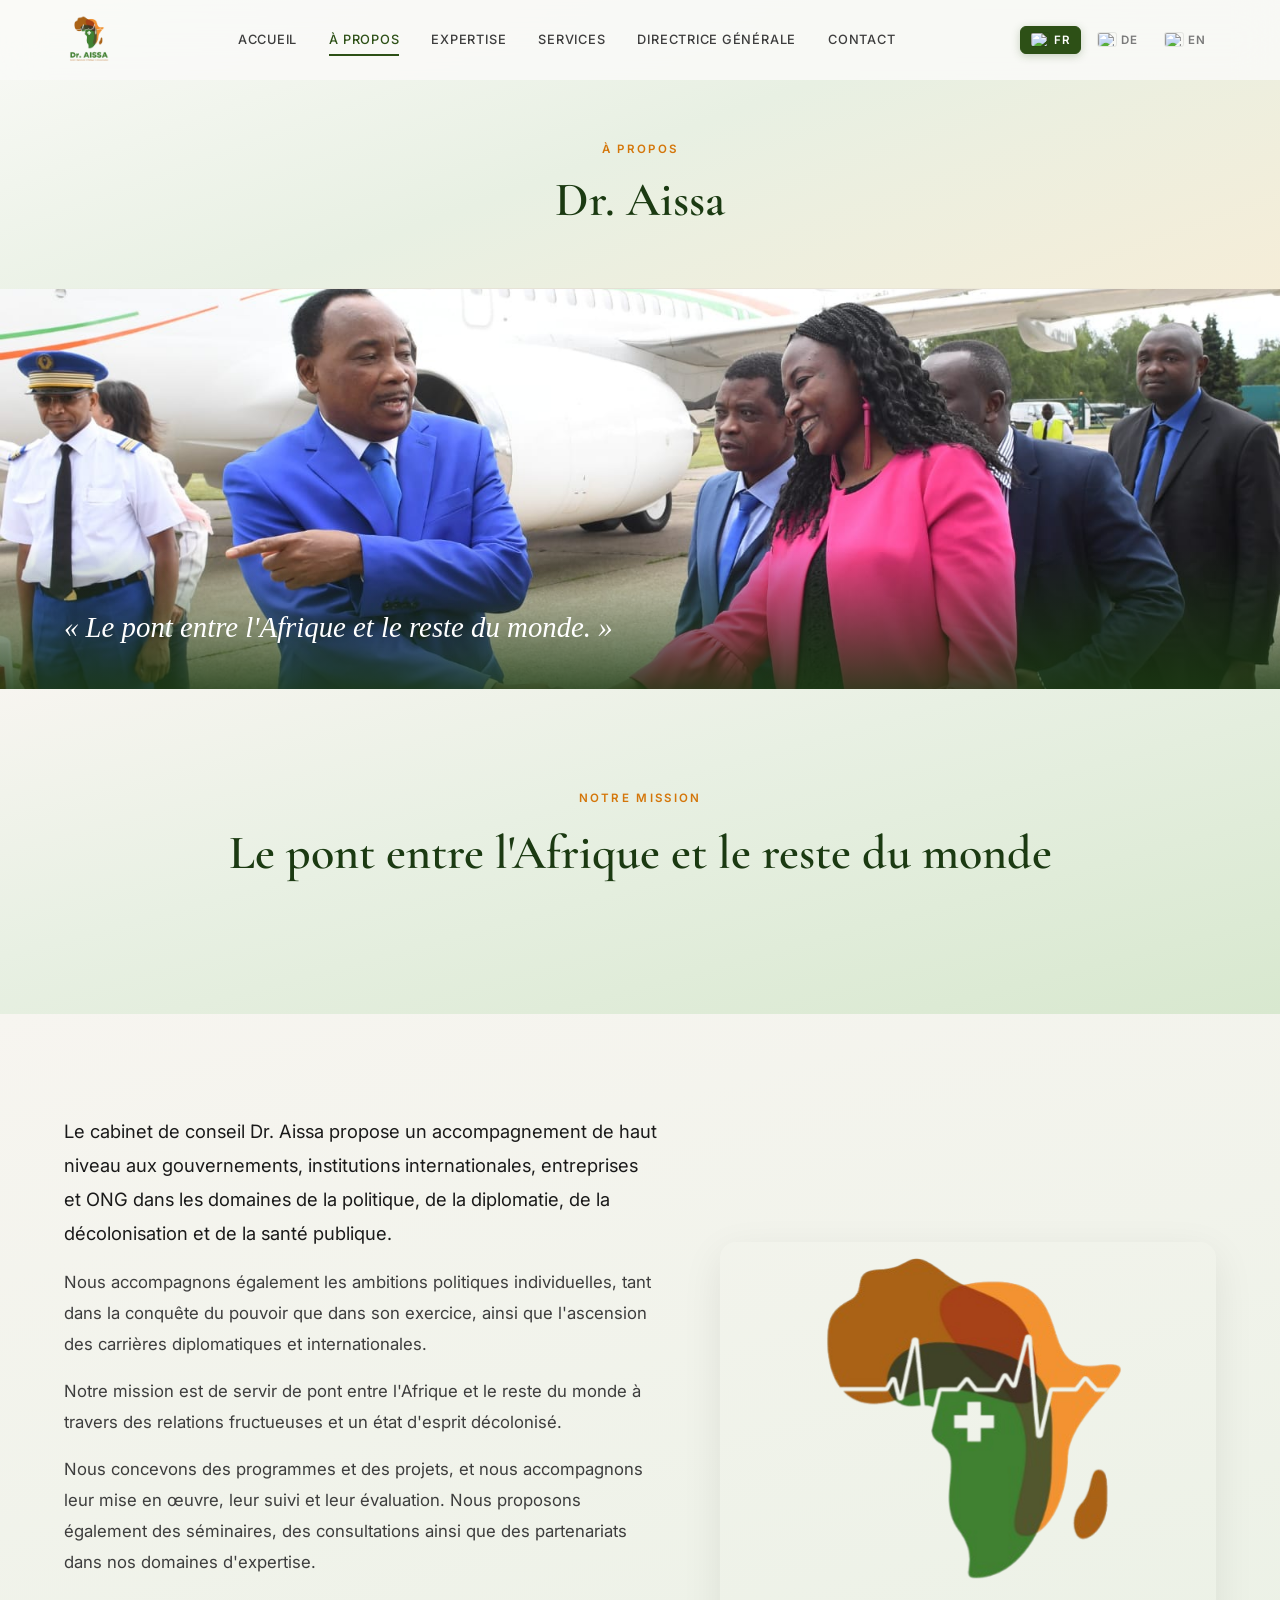
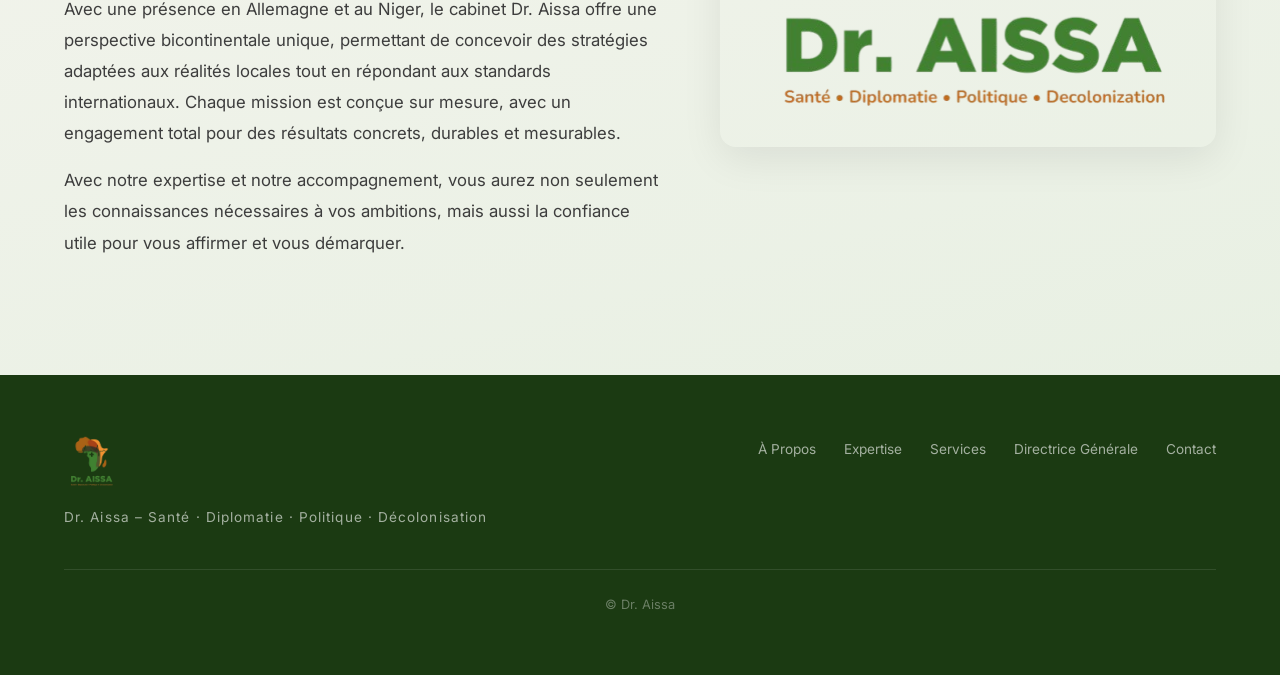
==== commit d6fc5768: "Update about.html" ====
--- a/about.html
+++ b/about.html
@@ -99,25 +99,31 @@
                         <p class="lead">Le cabinet de conseil Dr. Aissa propose un accompagnement de haut niveau aux
                             gouvernements, institutions internationales, entreprises et ONG dans les domaines de la
                             politique, de la diplomatie, de la décolonisation et de la santé publique.</p>
+                        <p>Nous accompagnons également les ambitions politiques individuelles, tant dans la conquête du pouvoir que dans son exercice, ainsi que l'ascension des carrières diplomatiques et internationales.</p>
                         <p>Notre mission est de servir de pont entre l'Afrique et le reste du monde à travers des relations fructueuses et un état d'esprit décolonisé.</p>
                         <p>Nous concevons des programmes et des projets, et nous accompagnons leur mise en œuvre, leur suivi et leur évaluation. Nous proposons également des séminaires, des consultations ainsi que des partenariats dans nos domaines d'expertise.</p>
                         <p>Avec une présence en Allemagne et au Niger, le cabinet Dr. Aissa offre une perspective bicontinentale unique, permettant de concevoir des stratégies adaptées aux réalités locales tout en répondant aux standards internationaux. Chaque mission est conçue sur mesure, avec un engagement total pour des résultats concrets, durables et mesurables.</p>
+                        <p>Avec notre expertise et notre accompagnement, vous aurez non seulement les connaissances nécessaires à vos ambitions, mais aussi la confiance utile pour vous affirmer et vous démarquer.</p>
                     </div>
                     <div class="lang-content lang-de">
                         <p class="lead">Die Unternehmensberatung Dr. Aissa bietet hochrangige Begleitung für
                             Regierungen, internationale Institutionen, Unternehmen und NGOs in den Bereichen Politik,
                             Diplomatie, Dekolonisierung und öffentliche Gesundheit.</p>
+                        <p>Wir unterstützen zudem individuelle politische Ambitionen, sowohl bei der Erlangung als auch bei der Ausübung von Macht, sowie den Aufstieg in diplomatischen und internationalen Karrieren.</p>
                         <p>Unsere Mission ist es, als Brücke zwischen Afrika und dem Rest der Welt zu dienen, durch fruchtbare Beziehungen und eine dekolonisierte Denkweise.</p>
                         <p>Wir entwickeln Programme und Projekte und begleiten deren Umsetzung, Überwachung und Evaluierung. Wir bieten auch Seminare, Beratungen sowie Partnerschaften in unseren Fachbereichen an.</p>
                         <p>Mit Standorten in Deutschland und Niger bietet die Dr. Aissa-Beratung eine einzigartige bikontinentale Perspektive, die es ermöglicht, Strategien zu entwickeln, die an die lokalen Gegebenheiten angepasst sind und gleichzeitig internationalen Standards entsprechen. Jeder Auftrag ist maßgeschneidert, mit vollem Engagement für konkrete, nachhaltige und messbare Ergebnisse.</p>
+                        <p>Dank unserer Fachkompetenz und unserer Unterstützung verfügen Sie nicht nur über das für Ihre Ziele erforderliche Wissen, sondern auch über das nötige Selbstvertrauen, um sich zu behaupten und sich von anderen abzuheben.</p>
                     </div>
                     <div class="lang-content lang-en">
                         <p class="lead">Dr. Aissa Consulting provides high-level support to governments, international
                             institutions, corporations and NGOs in the areas of politics, diplomacy, decolonization and
                             public health.</p>
+                        <p>We also support individual political ambitions—both in the pursuit of power and in its exercise—as well as the advancement of diplomatic and international careers.</p>
                         <p>Our mission is to serve as a bridge between Africa and the rest of the world through fruitful relationships and a decolonized mindset.</p>
                         <p>We design programs and projects, and support their implementation, monitoring and evaluation. We also offer seminars, consultations and partnerships in our areas of expertise.</p>
                         <p>With a presence in Germany and Niger, Dr. Aissa Consulting offers a unique bi-continental perspective, enabling the design of strategies adapted to local realities while meeting international standards. Each mission is tailored, with full commitment to concrete, sustainable and measurable results.</p>
+                        <p>With our expertise and guidance, you’ll not only gain the knowledge you need to achieve your goals, but also the confidence to assert yourself and stand out.</p>
                     </div>
                 </div>
                 <div class="services-intro-image">
@@ -158,4 +164,4 @@
     <script src="script.js"></script>
 </body>
 
-</html>+</html>
